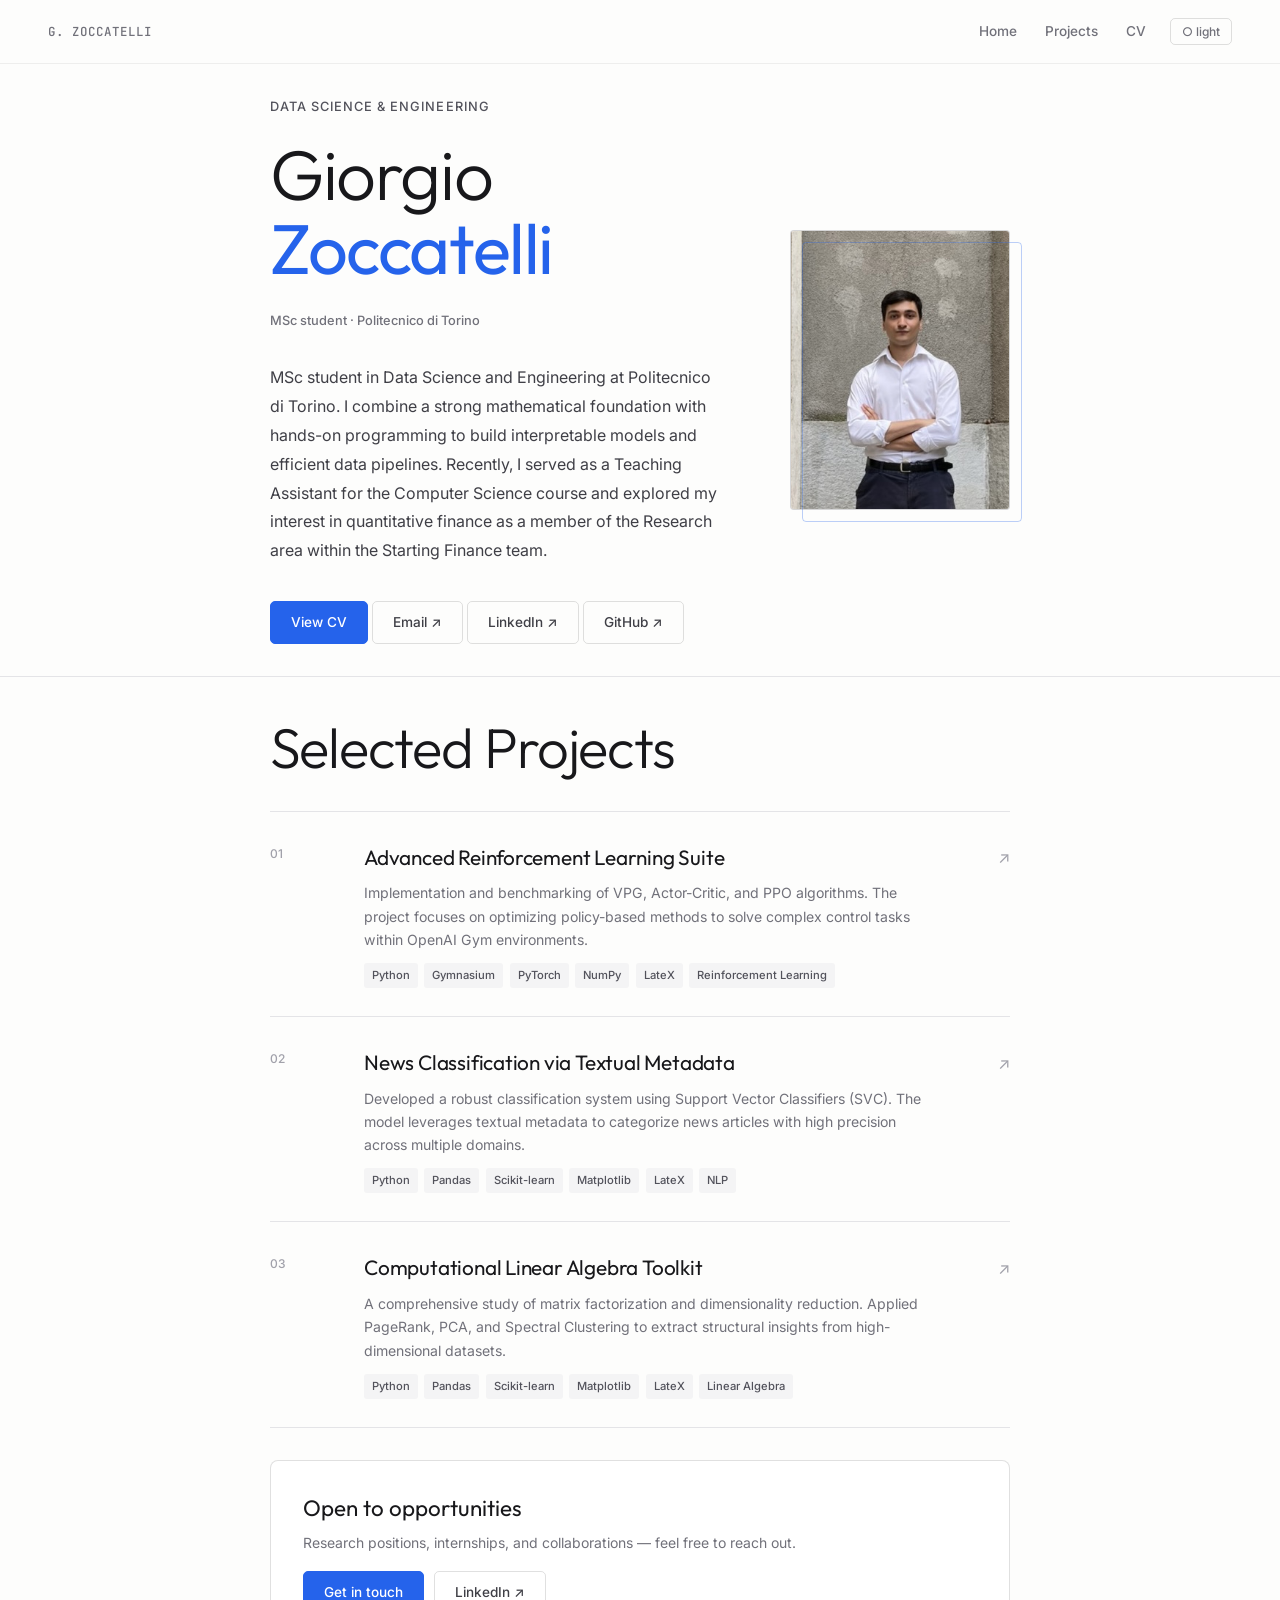
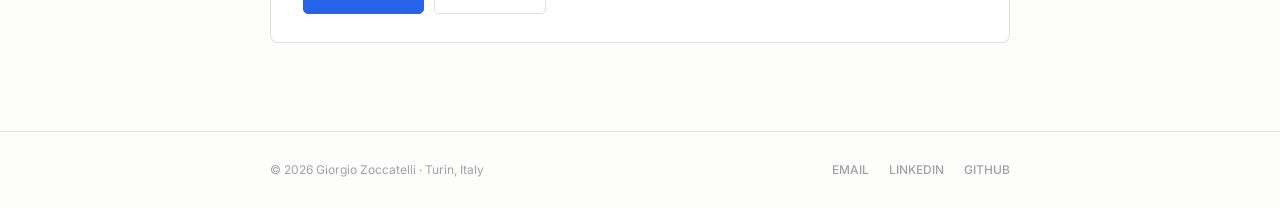
==== index.html @ 3054b28f "First commit" ====
<!DOCTYPE html>
<html lang="en" data-theme="light">
<head>
  <meta charset="UTF-8" />
  <meta name="viewport" content="width=device-width, initial-scale=1.0" />
  <title>Giorgio Zoccatelli — Data Science & Engineering</title>

  <meta name="title" content="Giorgio Zoccatelli — Data Science & Engineering" />
  <meta name="description" content="Portfolio and CV of Giorgio Zoccatelli, MSc student in Data Science and Engineering at Politecnico di Torino." />
  <meta name="author" content="Giorgio Zoccatelli" />

  <meta property="og:type" content="website" />
  <meta property="og:url" content="https://github.com/giorgiozoccatelli/" />
  <meta property="og:title" content="Giorgio Zoccatelli — Data Science & Engineering" />
  <meta property="og:description" content="Portfolio and CV of Giorgio Zoccatelli, MSc student in Data Science and Engineering at Politecnico di Torino." />
  <meta property="og:image" content="https://giorgiozoccatelli.github.io/og-image.jpg" />

  <meta property="twitter:card" content="summary_large_image" />
  <meta property="twitter:url" content="https://giorgiozoccatelli.github.io/" />
  <meta property="twitter:title" content="Giorgio Zoccatelli — Data Science & Engineering" />
  <meta property="twitter:description" content="Portfolio and CV of Giorgio Zoccatelli, MSc student in Data Science and Engineering at Politecnico di Torino." />
  <meta property="twitter:image" content="https://giorgiozoccatelli.github.io/og-image.jpg" />

  <link rel="icon" href="data:image/svg+xml,%3Csvg xmlns='http://www.w3.org/2000/svg' viewBox='0 0 100 100'%3E%3Ccircle cx='50' cy='50' r='50' fill='%23ffffff'/%3E%3Ctext x='50' y='70' font-family='system-ui, sans-serif' font-size='55' text-anchor='middle'%3E%3Ctspan fill='%2318181b' font-weight='400'%3EG%3C/tspan%3E%3Ctspan fill='%232563eb' font-weight='600'%3EZ%3C/tspan%3E%3C/text%3E%3C/svg%3E">
  
  <link rel="preconnect" href="https://fonts.googleapis.com">
  <link rel="preconnect" href="https://fonts.gstatic.com" crossorigin>
  <link href="https://fonts.googleapis.com/css2?family=Inter:wght@300;400;500;600&family=Outfit:wght@300;400;500&family=JetBrains+Mono:wght@400;500&display=swap" rel="stylesheet">
  <link rel="stylesheet" href="style.css">
</head>
<body>

<nav>
  <a href="index.html" class="nav-logo">G. Zoccatelli</a>
  <div class="nav-right">
    <a href="index.html" class="nav-link">Home</a>
    <a href="#projects" class="nav-link">Projects</a>
    <a href="cv.html" class="nav-link">CV</a>
    <button class="theme-btn" onclick="toggleTheme()" id="themeBtn">Light</button>
  </div>
</nav>

<section id="home">
  <div class="container">
    <div class="hero-grid">
      <div>
        <p class="hero-kicker">Data Science &amp; Engineering</p>
        <h1 class="hero-name">Giorgio<br><em>Zoccatelli</em></h1>
        <div class="status">
          MSc student &middot; Politecnico di Torino
        </div>
        <p class="hero-bio">
          MSc student in Data Science and Engineering at Politecnico di Torino. I combine a strong mathematical foundation with hands-on programming to build interpretable models and efficient data pipelines. Recently, I served as a Teaching Assistant for the Computer Science course and explored my interest in quantitative finance as a member of the Research area within the Starting Finance team.
        </p>
        <div class="hero-links">
          <a href="cv.html" class="btn btn-primary">View CV</a>
          <a href="mailto:giorgio.zoccatelli20@gmail.com" class="btn btn-ghost">Email &#8599;</a>
          <a href="https://linkedin.com/in/giorgiozoccatelli" target="_blank" class="btn btn-ghost">LinkedIn &#8599;</a>
          <a href="https://github.com/giorgiozoccatelli" target="_blank" class="btn btn-ghost">GitHub &#8599;</a>
        </div>
      </div>
      <div class="photo-wrap">
        <div class="photo-frame">
          <img src="photo.jpg" alt="Giorgio Zoccatelli"
               onerror="this.style.display='none';this.nextElementSibling.style.display='flex';">
          <div class="photo-placeholder" style="display:none;">
            <svg width="36" height="36" viewBox="0 0 24 24" fill="none" stroke="currentColor" stroke-width="1.5">
              <circle cx="12" cy="8" r="4"/><path d="M4 20c0-4 3.6-7 8-7s8 3 8 7"/>
            </svg>
            <span>your photo</span>
          </div>
        </div>
        <div class="photo-accent"></div>
      </div>
    </div>
  </div>
</section>

<hr class="sep">

<section id="projects">
  <div class="container">
    
    <div class="page-header" style="margin-bottom: 2rem;">
      <h2 class="page-title">Selected Projects</h2>
    </div>

    <div class="project-list">

      <a href="https://github.com/giorgiozoccatelli/RL_project0" target="_blank" class="project-item">
        <span class="project-num">01</span>
        <div>
          <h3 class="project-title">Advanced Reinforcement Learning Suite</h3>
          <p class="project-desc">Implementation and benchmarking of VPG, Actor-Critic, and PPO algorithms. The project focuses on optimizing policy-based methods to solve complex control tasks within OpenAI Gym environments.</p>
          <div class="tags">
            <span class="tag">Python</span><span class="tag">Gymnasium</span><span class="tag">PyTorch</span><span class="tag">NumPy</span><span class="tag">LateX</span><span class="tag">Reinforcement Learning</span>
          </div>
        </div>
        <span class="project-arrow">&#8599;</span>
      </a>

      <a href="https://github.com/giorgiozoccatelli/DSML-LAB/tree/main/Project" target="_blank" class="project-item">
        <span class="project-num">02</span>
        <div>
          <h3 class="project-title">News Classification via Textual Metadata</h3>
          <p class="project-desc">Developed a robust classification system using Support Vector Classifiers (SVC). The model leverages textual metadata to categorize news articles with high precision across multiple domains.</p>
          <div class="tags">
            <span class="tag">Python</span><span class="tag">Pandas</span><span class="tag">Scikit-learn</span><span class="tag">Matplotlib</span><span class="tag">LateX</span><span class="tag">NLP</span>
          </div>
        </div>
        <span class="project-arrow">&#8599;</span>
      </a>

      <a href="https://github.com/giorgiozoccatelli/ComputationalLinearAlgebra" target="_blank" class="project-item">
        <span class="project-num">03</span>
        <div>
          <h3 class="project-title">Computational Linear Algebra Toolkit</h3>
          <p class="project-desc">A comprehensive study of matrix factorization and dimensionality reduction. Applied PageRank, PCA, and Spectral Clustering to extract structural insights from high-dimensional datasets.</p>
          <div class="tags">
            <span class="tag">Python</span><span class="tag">Pandas</span><span class="tag">Scikit-learn</span><span class="tag">Matplotlib</span><span class="tag">LateX</span><span class="tag">Linear Algebra</span>
          </div>
        </div>
        <span class="project-arrow">&#8599;</span>
      </a>

    </div>

    <div class="contact-bar">
      <div class="contact-text">
        <h3>Open to opportunities</h3>
        <p>Research positions, internships, and collaborations &mdash; feel free to reach out.</p>
      </div>
      <div class="contact-links">
        <a href="mailto:giorgio.zoccatelli20@gmail.com" class="btn btn-primary">Get in touch</a>
        <a href="https://linkedin.com/in/giorgiozoccatelli" target="_blank" class="btn btn-ghost">LinkedIn &#8599;</a>
      </div>
    </div>

  </div>
</section>

<footer>
  <div class="footer-inner">
    <p>&copy; 2026 Giorgio Zoccatelli &middot; Turin, Italy</p>
    <div class="footer-links">
      <a href="mailto:giorgio.zoccatelli20@gmail.com">Email</a>
      <a href="https://linkedin.com/in/giorgiozoccatelli" target="_blank">LinkedIn</a>
      <a href="https://github.com/giorgiozoccatelli" target="_blank">GitHub</a>
    </div>
  </div>
</footer>

<script src="script.js"></script>
</body>
</html>
---- style.css ----
:root {
  --bg: #fdfdfc; --bg2: #f4f4f5; --surface: #ffffff; --surface2: #f9f9fb;
  --text: #18181b; --text-mid: #3f3f46; --text-muted: #71717a; --text-faint: #a1a1aa;
  --border: rgba(0,0,0,0.06); --border-strong: rgba(0,0,0,0.12);
  --accent: #2563eb; --accent2: #52525b;
  --tag-bg: #f4f4f5; --tag-text: #52525b;
  --nav-bg: rgba(253,253,252,0.92); --line: #e4e4e7;
}

[data-theme="dark"] {
  --bg: #18181b; --bg2: #27272a; --surface: #202024; --surface2: #27272a;
  --text: #f4f4f5; --text-mid: #a1a1aa; --text-muted: #71717a; --text-faint: #52525b;
  --border: rgba(255,255,255,0.08); --border-strong: rgba(255,255,255,0.12);
  --accent: #60a5fa; --accent2: #a1a1aa;
  --tag-bg: #27272a; --tag-text: #a1a1aa;
  --nav-bg: rgba(24,24,27,0.92); --line: #3f3f46;
}

*,*::before,*::after{box-sizing:border-box;margin:0;padding:0;}
html{scroll-behavior:smooth;}
body{font-family:'Inter',system-ui,sans-serif;background:var(--bg);color:var(--text);line-height:1.7;transition:background .35s,color .35s;-webkit-font-smoothing:antialiased;}

nav{position:sticky;top:0;z-index:100;display:flex;align-items:center;justify-content:space-between;padding:0 3rem;height:64px;background:var(--nav-bg);backdrop-filter:blur(16px);border-bottom:1px solid var(--border);transition:background .35s;}
.nav-logo{font-family:'JetBrains Mono',monospace;font-size:.78rem;font-weight:500;letter-spacing:.08em;color:var(--text-muted);text-decoration:none;text-transform:uppercase;transition: color .2s;}
.nav-logo:hover{color: var(--accent);}

.nav-right{display:flex;align-items:center;gap:.25rem;}
.nav-link{font-size:.85rem;font-weight:500;color:var(--text-muted);text-decoration:none;padding:6px 12px;border-radius:5px;transition:color .2s,background .2s;}
.nav-link:hover{color:var(--accent);background:var(--surface2);}

.theme-btn{margin-left:.5rem;background:none;border:1px solid var(--border-strong);border-radius:5px;padding:5px 11px;cursor:pointer;font-family:'Inter',sans-serif;font-size:.75rem;font-weight:500;color:var(--text-muted);transition:all .2s;}
.theme-btn:hover{color:var(--accent);border-color:var(--accent);}

.container{max-width:820px;margin:0 auto;padding:0 2.5rem;position:relative;z-index:1;}
section{padding:5.5rem 0;}
hr.sep{border:none;border-top:1px solid var(--line);margin:0;}

.eyebrow, .cv-block-title {font-family:'Inter',sans-serif;font-size:.75rem;font-weight:500;letter-spacing:.1em;text-transform:uppercase;color:var(--text-faint);display:flex;align-items:center;gap:.75rem;}
.eyebrow {margin-bottom:3rem;}
.eyebrow::after{content:'';flex:1;height:1px;background:var(--line);}
.cv-block-title {padding-bottom:.6rem;border-bottom:1px solid var(--line);margin-bottom:1.25rem;}

.sidebar-label {
  font-family: 'Inter', sans-serif;
  font-size: .75rem;
  font-weight: 500;
  letter-spacing: .1em;
  text-transform: uppercase;
  color: var(--text-faint);
  padding-bottom: .5rem;
  border-bottom: 1px solid var(--line);
  margin-bottom: 1rem;
  display: block;
}
.sidebar-item {margin-bottom: 2rem;}

.page-title {font-family:'Outfit',sans-serif;font-size:clamp(2.5rem,5vw,3.5rem);font-weight:300;color:var(--text);letter-spacing:-.02em;line-height:1.1; margin: 0;}
.page-header {display:flex; justify-content:space-between; align-items:flex-end; flex-wrap:wrap; gap:1.5rem; margin-bottom:3.5rem;}

#home{padding:0; min-height:calc(65vh - 64px); display:flex; align-items:center;}
#projects{padding-top: 2.5rem; scroll-margin-top: 64px;}
#cv{padding-top: 3.5rem;}

.hero-grid{display:grid;grid-template-columns:1fr 220px;gap:4rem;align-items:center;padding:2rem 0;}
.hero-kicker{font-family:'Inter',sans-serif;font-size:.8rem;font-weight:500;letter-spacing:.08em;text-transform:uppercase;color:var(--accent2);margin-bottom:1.25rem;}
.hero-name{font-family:'Outfit',sans-serif;font-size:clamp(3rem,5.5vw,4.8rem);font-weight:300;line-height:1.05;color:var(--text);margin-bottom:1.25rem;letter-spacing:-.02em;}
.hero-name em{font-style:normal;color:var(--accent);font-weight:400;}
.hero-bio{font-size:1rem;color:var(--text-mid);line-height:1.8;max-width:500px;margin-bottom:2.25rem;}

.btn{display:inline-flex;align-items:center;gap:6px;padding:9px 20px;border-radius:5px;font-size:.85rem;font-weight:500;text-decoration:none;transition:all .2s;border:1px solid transparent;}
.btn-primary{background:var(--accent);color:#fff;border-color:var(--accent);}
[data-theme="dark"] .btn-primary{color:#0f0e0c;}
.btn-primary:hover{opacity:.87; transform: translateY(-1px);}
.btn-ghost{background:none;color:var(--text-mid);border-color:var(--border-strong);}
.btn-ghost:hover{color:var(--accent);border-color:var(--accent);background:var(--surface2);}

.status{display:inline-flex;align-items:center;gap:7px;font-family:'Inter',sans-serif;font-size:.8rem;font-weight:500;color:var(--text-muted);margin-bottom:2rem;}

.photo-wrap{position:relative;}
.photo-frame{width:220px;height:280px;border-radius:4px;overflow:hidden;background:var(--bg2);border:1px solid var(--border-strong); transition: border-color .3s;}
.photo-wrap:hover .photo-frame {border-color: var(--accent);}
.photo-frame img{width:100%;height:100%;object-fit:cover;display:block;filter:grayscale(15%);transition:filter .3s;}
.photo-frame img:hover{filter:grayscale(0%);}
.photo-accent{position:absolute;top:12px;right:-12px;width:100%;height:100%;border:1px solid var(--accent);border-radius:4px;pointer-events:none;opacity:.3;}

.project-list{display:flex;flex-direction:column;}
.project-item{display:grid;grid-template-columns:70px 1fr auto;gap:1.5rem;align-items:start;padding:1.75rem 0;border-bottom:1px solid var(--line);text-decoration:none;color:inherit;position:relative;}
.project-item:first-child{border-top:1px solid var(--line);}
.project-item::before{content:'';position:absolute;inset:0;margin:0 -1.5rem;border-radius:8px;background:var(--surface2);border:1px solid transparent;opacity:0;transition:all .2s;}

.project-item:hover::before{opacity:1; border-color: rgba(37, 99, 235, 0.15);}
[data-theme="dark"] .project-item:hover::before {border-color: rgba(96, 165, 250, 0.2);}

.project-item > *{position:relative;z-index:1;}
.project-num{font-family:'Inter',sans-serif;font-size:.75rem;font-weight:500;color:var(--text-faint);padding-top:.25rem;}

.project-title{font-family:'Outfit',sans-serif;font-size:1.3rem;font-weight:400;color:var(--text);margin-bottom:.4rem;letter-spacing:-.01em; transition: color .2s;}
.project-item:hover .project-title {color: var(--accent);}

.project-desc{font-size:.88rem;color:var(--text-muted);line-height:1.65;margin-bottom:.75rem;max-width:560px;}
.tags{display:flex;gap:.4rem;flex-wrap:wrap;}
.tag{font-family:'Inter',sans-serif;font-size:.7rem;font-weight:500;padding:3px 8px;border-radius:3px;background:var(--tag-bg);color:var(--tag-text);transition: background .2s;}
.project-item:hover .tag {background: var(--bg);}
.project-arrow{font-size:1rem;color:var(--text-faint);padding-top:.3rem;transition:color .2s,transform .2s;}
.project-item:hover .project-arrow{color:var(--accent);transform:translate(2px,-2px);}

.cv-cols{display:grid;grid-template-columns:200px 1fr;gap:0 4rem;}
.cv-block{margin-bottom:3rem;}
.cv-entry{margin-bottom:1.5rem;}
.cv-entry-header{display:flex;justify-content:space-between;align-items:baseline;gap:.75rem;margin-bottom:.2rem;}
.cv-role{font-size:.95rem;font-weight:500;color:var(--text);}
.cv-date{font-family:'Inter',sans-serif;font-size:.75rem;color:var(--text-faint);white-space:nowrap;flex-shrink:0;}
.cv-org{font-size:.82rem;color:var(--accent);margin-bottom:.35rem;}
.cv-detail{font-size:.85rem;color:var(--text-muted);line-height:1.65;}

.skill-pill{display:inline-block;font-size:.85rem;color:var(--text-mid);margin:0 .35rem .4rem 0;}
.skill-pill::after{content:' ·';color:var(--accent); font-weight: bold;}
.skill-pill:last-child::after{display:none;}
.lang-item{display:flex;justify-content:space-between;font-size:.85rem;padding:5px 0;color:var(--text-mid);border-bottom:1px solid var(--border);}
.lang-level{color:var(--text-faint);font-size:.8rem;}

.contact-bar{background:var(--surface);border:1px solid var(--border-strong);border-radius:8px;padding:1.75rem 2rem;display:flex;align-items:center;justify-content:space-between;flex-wrap:wrap;gap:1rem;margin-top:2rem; transition: border-color .3s;}
.contact-bar:hover {border-color: var(--accent);}
.contact-text h3{font-family:'Outfit',sans-serif;font-size:1.4rem;font-weight:400;margin-bottom:.25rem;}
.contact-text p{font-size:.875rem;color:var(--text-muted);}
.contact-links{display:flex;gap:.6rem;flex-wrap:wrap;}

footer{border-top:1px solid var(--line);padding:1.75rem 0;}
.footer-inner{max-width:820px;margin:0 auto;padding:0 2.5rem;display:flex;justify-content:space-between;align-items:center;flex-wrap:wrap;gap:.75rem;}
footer p{font-family:'Inter',sans-serif;font-size:.75rem;color:var(--text-faint);}
.footer-links{display:flex;gap:1.25rem;}
.footer-links a{font-family:'Inter',sans-serif;font-size:.75rem;font-weight:500;color:var(--text-faint);text-decoration:none;text-transform:uppercase;transition:color .2s;}
.footer-links a:hover{color:var(--accent);}

@media(max-width:680px){
  nav{padding:0 1.25rem;} .container{padding:0 1.25rem;}
  #home{min-height: auto;} /* Su mobile lo scorrimento è naturale */
  .hero-grid{grid-template-columns:1fr;gap:2.5rem;padding:3.5rem 0;}
  .photo-frame{width:140px;height:180px;} .photo-accent{display:none;}
  .cv-cols{grid-template-columns:1fr;gap:0;}
  .project-item{grid-template-columns:50px 1fr auto;gap:1rem;}
  .page-header {align-items:flex-start; flex-direction:column; gap:1rem;}
}
@keyframes fadeUp{from{opacity:0;transform:translateY(14px);}to{opacity:1;transform:translateY(0);}}
.hero-kicker{animation:fadeUp .5s ease both;}
.hero-name{animation:fadeUp .5s .1s ease both;}
.status{animation:fadeUp .5s .15s ease both;}
.hero-bio{animation:fadeUp .5s .2s ease both;}
.hero-links{animation:fadeUp .5s .28s ease both;}
.photo-wrap{animation:fadeUp .6s .15s ease both;}
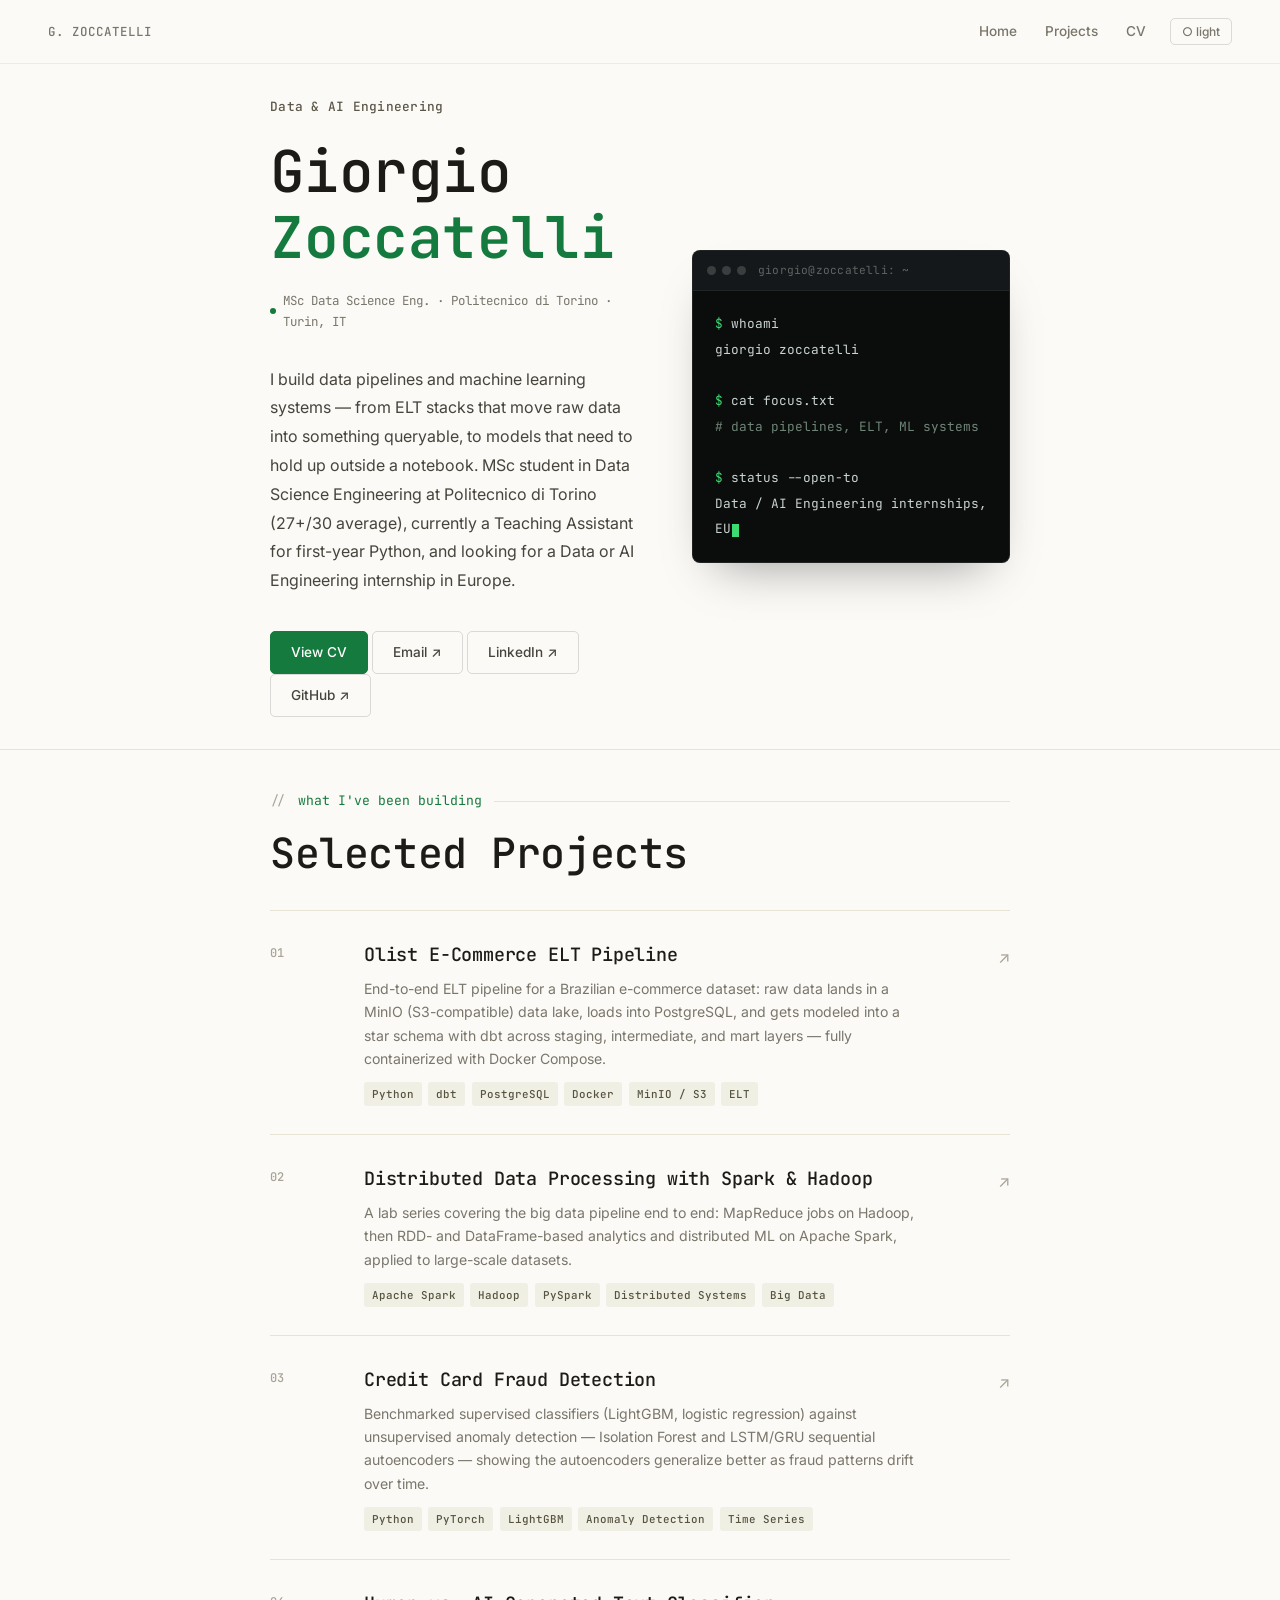
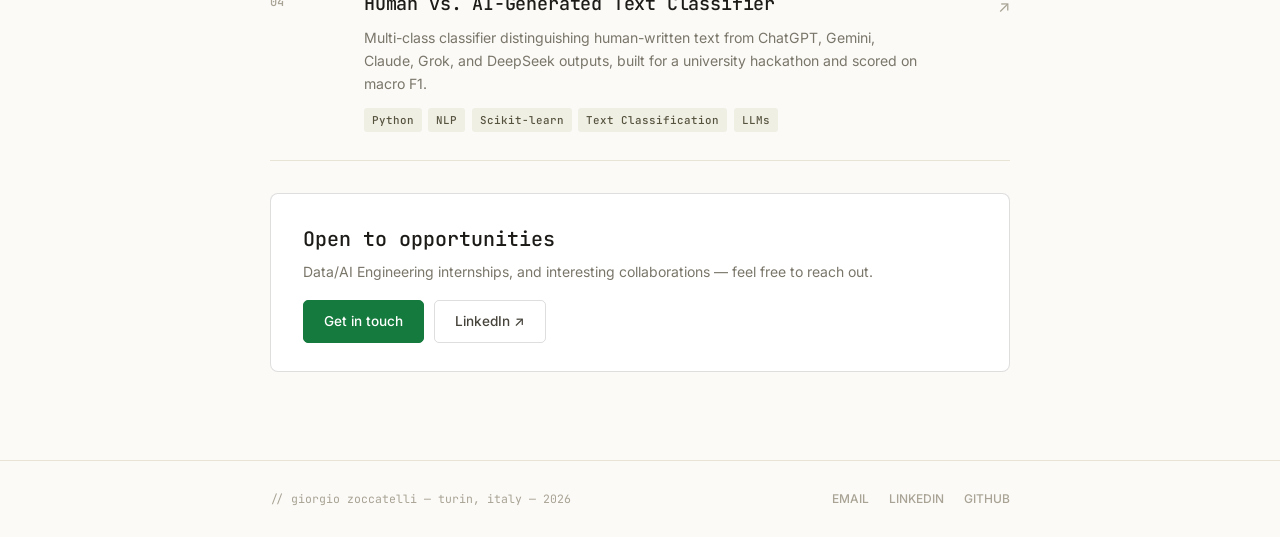
==== commit 3d4b9340: "changes" ====
--- a/index.html
+++ b/index.html
@@ -3,29 +3,29 @@
 <head>
   <meta charset="UTF-8" />
   <meta name="viewport" content="width=device-width, initial-scale=1.0" />
-  <title>Giorgio Zoccatelli — Data Science & Engineering</title>
+  <title>Giorgio Zoccatelli</title>
 
-  <meta name="title" content="Giorgio Zoccatelli — Data Science & Engineering" />
-  <meta name="description" content="Portfolio and CV of Giorgio Zoccatelli, MSc student in Data Science and Engineering at Politecnico di Torino." />
+  <meta name="title" content="Giorgio Zoccatelli" />
+  <meta name="description" content="Portfolio of Giorgio Zoccatelli, Data/AI Engineering MSc student at Politecnico di Torino, building ELT pipelines and ML systems." />
   <meta name="author" content="Giorgio Zoccatelli" />
 
   <meta property="og:type" content="website" />
   <meta property="og:url" content="https://github.com/giorgiozoccatelli/" />
-  <meta property="og:title" content="Giorgio Zoccatelli — Data Science & Engineering" />
-  <meta property="og:description" content="Portfolio and CV of Giorgio Zoccatelli, MSc student in Data Science and Engineering at Politecnico di Torino." />
+  <meta property="og:title" content="Giorgio Zoccatelli" />
+  <meta property="og:description" content="Portfolio of Giorgio Zoccatelli, Data/AI Engineering MSc student at Politecnico di Torino, building ELT pipelines and ML systems." />
   <meta property="og:image" content="https://giorgiozoccatelli.github.io/og-image.jpg" />
 
   <meta property="twitter:card" content="summary_large_image" />
   <meta property="twitter:url" content="https://giorgiozoccatelli.github.io/" />
-  <meta property="twitter:title" content="Giorgio Zoccatelli — Data Science & Engineering" />
-  <meta property="twitter:description" content="Portfolio and CV of Giorgio Zoccatelli, MSc student in Data Science and Engineering at Politecnico di Torino." />
+  <meta property="twitter:title" content="Giorgio Zoccatelli" />
+  <meta property="twitter:description" content="Portfolio of Giorgio Zoccatelli, Data/AI Engineering MSc student at Politecnico di Torino, building ELT pipelines and ML systems." />
   <meta property="twitter:image" content="https://giorgiozoccatelli.github.io/og-image.jpg" />
 
   <link rel="icon" href="data:image/svg+xml,%3Csvg xmlns='http://www.w3.org/2000/svg' viewBox='0 0 100 100'%3E%3Ccircle cx='50' cy='50' r='50' fill='%23ffffff'/%3E%3Ctext x='50' y='70' font-family='system-ui, sans-serif' font-size='55' text-anchor='middle'%3E%3Ctspan fill='%2318181b' font-weight='400'%3EG%3C/tspan%3E%3Ctspan fill='%232563eb' font-weight='600'%3EZ%3C/tspan%3E%3C/text%3E%3C/svg%3E">
   
   <link rel="preconnect" href="https://fonts.googleapis.com">
   <link rel="preconnect" href="https://fonts.gstatic.com" crossorigin>
-  <link href="https://fonts.googleapis.com/css2?family=Inter:wght@300;400;500;600&family=Outfit:wght@300;400;500&family=JetBrains+Mono:wght@400;500&display=swap" rel="stylesheet">
+  <link href="https://fonts.googleapis.com/css2?family=Inter:wght@300;400;500;600&family=JetBrains+Mono:wght@400;500;600;700&display=swap" rel="stylesheet">
   <link rel="stylesheet" href="style.css">
 </head>
 <body>
@@ -44,13 +44,13 @@
   <div class="container">
     <div class="hero-grid">
       <div>
-        <p class="hero-kicker">Data Science &amp; Engineering</p>
+        <p class="hero-kicker">Data &amp; AI Engineering</p>
         <h1 class="hero-name">Giorgio<br><em>Zoccatelli</em></h1>
         <div class="status">
-          MSc student &middot; Politecnico di Torino
+          MSc Data Science Eng. &middot; Politecnico di Torino &middot; Turin, IT
         </div>
         <p class="hero-bio">
-          MSc student in Data Science and Engineering at Politecnico di Torino. I combine a strong mathematical foundation with hands-on programming to build interpretable models and efficient data pipelines. Recently, I served as a Teaching Assistant for the Computer Science course and explored my interest in quantitative finance as a member of the Research area within the Starting Finance team.
+          I build data pipelines and machine learning systems &mdash; from ELT stacks that move raw data into something queryable, to models that need to hold up outside a notebook. MSc student in Data Science Engineering at Politecnico di Torino (27+/30 average), currently a Teaching Assistant for first-year Python, and looking for a Data or AI Engineering internship in Europe.
         </p>
         <div class="hero-links">
           <a href="cv.html" class="btn btn-primary">View CV</a>
@@ -59,18 +59,21 @@
           <a href="https://github.com/giorgiozoccatelli" target="_blank" class="btn btn-ghost">GitHub &#8599;</a>
         </div>
       </div>
-      <div class="photo-wrap">
-        <div class="photo-frame">
-          <img src="photo.jpg" alt="Giorgio Zoccatelli"
-               onerror="this.style.display='none';this.nextElementSibling.style.display='flex';">
-          <div class="photo-placeholder" style="display:none;">
-            <svg width="36" height="36" viewBox="0 0 24 24" fill="none" stroke="currentColor" stroke-width="1.5">
-              <circle cx="12" cy="8" r="4"/><path d="M4 20c0-4 3.6-7 8-7s8 3 8 7"/>
-            </svg>
-            <span>your photo</span>
-          </div>
+      <div class="terminal">
+        <div class="terminal-bar">
+          <span class="terminal-dot"></span><span class="terminal-dot"></span><span class="terminal-dot"></span>
+          <span class="terminal-title">giorgio@zoccatelli: ~</span>
         </div>
-        <div class="photo-accent"></div>
+        <div class="terminal-body">
+          <span class="terminal-line"><span class="terminal-prompt">$</span> whoami</span>
+          <span class="terminal-line">giorgio zoccatelli</span>
+          <span class="terminal-line">&nbsp;</span>
+          <span class="terminal-line"><span class="terminal-prompt">$</span> cat focus.txt</span>
+          <span class="terminal-line"><span class="terminal-comment"># data pipelines, ELT, ML systems</span></span>
+          <span class="terminal-line">&nbsp;</span>
+          <span class="terminal-line"><span class="terminal-prompt">$</span> status --open-to</span>
+          <span class="terminal-line">Data / AI Engineering internships, EU<span class="cursor"></span></span>
+        </div>
       </div>
     </div>
   </div>
@@ -81,43 +84,56 @@
 <section id="projects">
   <div class="container">
     
+    <p class="eyebrow">what I've been building</p>
     <div class="page-header" style="margin-bottom: 2rem;">
       <h2 class="page-title">Selected Projects</h2>
     </div>
 
     <div class="project-list">
 
-      <a href="https://github.com/giorgiozoccatelli/RL_project0" target="_blank" class="project-item">
+      <a href="https://github.com/giorgiozoccatelli/olist-elt-stack" target="_blank" class="project-item">
         <span class="project-num">01</span>
         <div>
-          <h3 class="project-title">Advanced Reinforcement Learning Suite</h3>
-          <p class="project-desc">Implementation and benchmarking of VPG, Actor-Critic, and PPO algorithms. The project focuses on optimizing policy-based methods to solve complex control tasks within OpenAI Gym environments.</p>
+          <h3 class="project-title">Olist E-Commerce ELT Pipeline</h3>
+          <p class="project-desc">End-to-end ELT pipeline for a Brazilian e-commerce dataset: raw data lands in a MinIO (S3-compatible) data lake, loads into PostgreSQL, and gets modeled into a star schema with dbt across staging, intermediate, and mart layers &mdash; fully containerized with Docker Compose.</p>
           <div class="tags">
-            <span class="tag">Python</span><span class="tag">Gymnasium</span><span class="tag">PyTorch</span><span class="tag">NumPy</span><span class="tag">LateX</span><span class="tag">Reinforcement Learning</span>
+            <span class="tag">Python</span><span class="tag">dbt</span><span class="tag">PostgreSQL</span><span class="tag">Docker</span><span class="tag">MinIO / S3</span><span class="tag">ELT</span>
           </div>
         </div>
         <span class="project-arrow">&#8599;</span>
       </a>
 
-      <a href="https://github.com/giorgiozoccatelli/DSML-LAB/tree/main/Project" target="_blank" class="project-item">
+      <a href="https://github.com/giorgiozoccatelli/Distributed-Architectures" target="_blank" class="project-item">
         <span class="project-num">02</span>
         <div>
-          <h3 class="project-title">News Classification via Textual Metadata</h3>
-          <p class="project-desc">Developed a robust classification system using Support Vector Classifiers (SVC). The model leverages textual metadata to categorize news articles with high precision across multiple domains.</p>
+          <h3 class="project-title">Distributed Data Processing with Spark &amp; Hadoop</h3>
+          <p class="project-desc">A lab series covering the big data pipeline end to end: MapReduce jobs on Hadoop, then RDD- and DataFrame-based analytics and distributed ML on Apache Spark, applied to large-scale datasets.</p>
           <div class="tags">
-            <span class="tag">Python</span><span class="tag">Pandas</span><span class="tag">Scikit-learn</span><span class="tag">Matplotlib</span><span class="tag">LateX</span><span class="tag">NLP</span>
+            <span class="tag">Apache Spark</span><span class="tag">Hadoop</span><span class="tag">PySpark</span><span class="tag">Distributed Systems</span><span class="tag">Big Data</span>
           </div>
         </div>
         <span class="project-arrow">&#8599;</span>
       </a>
 
-      <a href="https://github.com/giorgiozoccatelli/ComputationalLinearAlgebra" target="_blank" class="project-item">
+      <a href="https://github.com/giorgiozoccatelli/Fraud-Detection" target="_blank" class="project-item">
         <span class="project-num">03</span>
         <div>
-          <h3 class="project-title">Computational Linear Algebra Toolkit</h3>
-          <p class="project-desc">A comprehensive study of matrix factorization and dimensionality reduction. Applied PageRank, PCA, and Spectral Clustering to extract structural insights from high-dimensional datasets.</p>
+          <h3 class="project-title">Credit Card Fraud Detection</h3>
+          <p class="project-desc">Benchmarked supervised classifiers (LightGBM, logistic regression) against unsupervised anomaly detection &mdash; Isolation Forest and LSTM/GRU sequential autoencoders &mdash; showing the autoencoders generalize better as fraud patterns drift over time.</p>
           <div class="tags">
-            <span class="tag">Python</span><span class="tag">Pandas</span><span class="tag">Scikit-learn</span><span class="tag">Matplotlib</span><span class="tag">LateX</span><span class="tag">Linear Algebra</span>
+            <span class="tag">Python</span><span class="tag">PyTorch</span><span class="tag">LightGBM</span><span class="tag">Anomaly Detection</span><span class="tag">Time Series</span>
+          </div>
+        </div>
+        <span class="project-arrow">&#8599;</span>
+      </a>
+
+      <a href="https://github.com/giorgiozoccatelli/MALTO-Hackathon" target="_blank" class="project-item">
+        <span class="project-num">04</span>
+        <div>
+          <h3 class="project-title">Human vs. AI-Generated Text Classifier</h3>
+          <p class="project-desc">Multi-class classifier distinguishing human-written text from ChatGPT, Gemini, Claude, Grok, and DeepSeek outputs, built for a university hackathon and scored on macro F1.</p>
+          <div class="tags">
+            <span class="tag">Python</span><span class="tag">NLP</span><span class="tag">Scikit-learn</span><span class="tag">Text Classification</span><span class="tag">LLMs</span>
           </div>
         </div>
         <span class="project-arrow">&#8599;</span>
@@ -128,7 +144,7 @@
     <div class="contact-bar">
       <div class="contact-text">
         <h3>Open to opportunities</h3>
-        <p>Research positions, internships, and collaborations &mdash; feel free to reach out.</p>
+        <p>Data/AI Engineering internships, and interesting collaborations &mdash; feel free to reach out.</p>
       </div>
       <div class="contact-links">
         <a href="mailto:giorgio.zoccatelli20@gmail.com" class="btn btn-primary">Get in touch</a>
@@ -141,7 +157,7 @@
 
 <footer>
   <div class="footer-inner">
-    <p>&copy; 2026 Giorgio Zoccatelli &middot; Turin, Italy</p>
+    <p>// giorgio zoccatelli &mdash; turin, italy &mdash; 2026</p>
     <div class="footer-links">
       <a href="mailto:giorgio.zoccatelli20@gmail.com">Email</a>
       <a href="https://linkedin.com/in/giorgiozoccatelli" target="_blank">LinkedIn</a>
--- a/style.css
+++ b/style.css
@@ -1,19 +1,19 @@
 :root {
-  --bg: #fdfdfc; --bg2: #f4f4f5; --surface: #ffffff; --surface2: #f9f9fb;
-  --text: #18181b; --text-mid: #3f3f46; --text-muted: #71717a; --text-faint: #a1a1aa;
-  --border: rgba(0,0,0,0.06); --border-strong: rgba(0,0,0,0.12);
-  --accent: #2563eb; --accent2: #52525b;
-  --tag-bg: #f4f4f5; --tag-text: #52525b;
-  --nav-bg: rgba(253,253,252,0.92); --line: #e4e4e7;
+  --bg: #fbfaf7; --bg2: #f2f0e8; --surface: #ffffff; --surface2: #f5f3ec;
+  --text: #1c1b18; --text-mid: #47443c; --text-muted: #7a766a; --text-faint: #a8a394;
+  --border: rgba(28,27,24,0.07); --border-strong: rgba(28,27,24,0.14);
+  --accent: #157a3d; --accent2: #5b5748;
+  --tag-bg: #f0efe4; --tag-text: #56533f;
+  --nav-bg: rgba(251,250,247,0.92); --line: #e7e3d5;
 }
 
 [data-theme="dark"] {
-  --bg: #18181b; --bg2: #27272a; --surface: #202024; --surface2: #27272a;
-  --text: #f4f4f5; --text-mid: #a1a1aa; --text-muted: #71717a; --text-faint: #52525b;
-  --border: rgba(255,255,255,0.08); --border-strong: rgba(255,255,255,0.12);
-  --accent: #60a5fa; --accent2: #a1a1aa;
-  --tag-bg: #27272a; --tag-text: #a1a1aa;
-  --nav-bg: rgba(24,24,27,0.92); --line: #3f3f46;
+  --bg: #0b0d0c; --bg2: #14171a; --surface: #101312; --surface2: #14181a;
+  --text: #e6f1e8; --text-mid: #9db3a4; --text-muted: #718a7b; --text-faint: #48564d;
+  --border: rgba(255,255,255,0.07); --border-strong: rgba(255,255,255,0.13);
+  --accent: #3ddc73; --accent2: #8aa89a;
+  --tag-bg: #142019; --tag-text: #8fd6a8;
+  --nav-bg: rgba(11,13,12,0.92); --line: #202523;
 }
 
 *,*::before,*::after{box-sizing:border-box;margin:0;padding:0;}
@@ -35,10 +35,11 @@
 section{padding:5.5rem 0;}
 hr.sep{border:none;border-top:1px solid var(--line);margin:0;}
 
-.eyebrow, .cv-block-title {font-family:'Inter',sans-serif;font-size:.75rem;font-weight:500;letter-spacing:.1em;text-transform:uppercase;color:var(--text-faint);display:flex;align-items:center;gap:.75rem;}
-.eyebrow {margin-bottom:3rem;}
+.cv-block-title {font-family:'Inter',sans-serif;font-size:.75rem;font-weight:500;letter-spacing:.1em;text-transform:uppercase;color:var(--text-faint);display:flex;align-items:center;gap:.75rem;padding-bottom:.6rem;border-bottom:1px solid var(--line);margin-bottom:1.25rem;}
+
+.eyebrow {font-family:'JetBrains Mono',monospace;font-size:.82rem;font-weight:400;color:var(--accent);display:flex;align-items:center;gap:.75rem;margin-bottom:1rem;}
+.eyebrow::before{content:'// ';color:var(--text-faint);}
 .eyebrow::after{content:'';flex:1;height:1px;background:var(--line);}
-.cv-block-title {padding-bottom:.6rem;border-bottom:1px solid var(--line);margin-bottom:1.25rem;}
 
 .sidebar-label {
   font-family: 'Inter', sans-serif;
@@ -54,52 +55,57 @@
 }
 .sidebar-item {margin-bottom: 2rem;}
 
-.page-title {font-family:'Outfit',sans-serif;font-size:clamp(2.5rem,5vw,3.5rem);font-weight:300;color:var(--text);letter-spacing:-.02em;line-height:1.1; margin: 0;}
-.page-header {display:flex; justify-content:space-between; align-items:flex-end; flex-wrap:wrap; gap:1.5rem; margin-bottom:3.5rem;}
+.page-title {font-family:'JetBrains Mono',monospace;font-size:clamp(1.9rem,4vw,2.6rem);font-weight:500;color:var(--text);letter-spacing:-.01em;line-height:1.2; margin: 0;}
+.page-header {display:flex; justify-content:space-between; align-items:flex-end; flex-wrap:wrap; gap:1.5rem; margin-bottom:1.5rem;}
 
 #home{padding:0; min-height:calc(65vh - 64px); display:flex; align-items:center;}
 #projects{padding-top: 2.5rem; scroll-margin-top: 64px;}
 #cv{padding-top: 3.5rem;}
 
-.hero-grid{display:grid;grid-template-columns:1fr 220px;gap:4rem;align-items:center;padding:2rem 0;}
-.hero-kicker{font-family:'Inter',sans-serif;font-size:.8rem;font-weight:500;letter-spacing:.08em;text-transform:uppercase;color:var(--accent2);margin-bottom:1.25rem;}
-.hero-name{font-family:'Outfit',sans-serif;font-size:clamp(3rem,5.5vw,4.8rem);font-weight:300;line-height:1.05;color:var(--text);margin-bottom:1.25rem;letter-spacing:-.02em;}
-.hero-name em{font-style:normal;color:var(--accent);font-weight:400;}
-.hero-bio{font-size:1rem;color:var(--text-mid);line-height:1.8;max-width:500px;margin-bottom:2.25rem;}
+.hero-grid{display:grid;grid-template-columns:1.15fr 1fr;gap:3.5rem;align-items:center;padding:2rem 0;}
+.hero-kicker{font-family:'JetBrains Mono',monospace;font-size:.8rem;font-weight:500;letter-spacing:.02em;color:var(--accent2);margin-bottom:1.25rem;}
+.hero-name{font-family:'JetBrains Mono',monospace;font-size:clamp(2.3rem,4.6vw,3.6rem);font-weight:500;line-height:1.15;color:var(--text);margin-bottom:1.25rem;letter-spacing:-.01em;}
+.hero-name em{font-style:normal;color:var(--accent);font-weight:600;}
+.hero-bio{font-size:1rem;color:var(--text-mid);line-height:1.8;max-width:520px;margin-bottom:2.25rem;}
 
 .btn{display:inline-flex;align-items:center;gap:6px;padding:9px 20px;border-radius:5px;font-size:.85rem;font-weight:500;text-decoration:none;transition:all .2s;border:1px solid transparent;}
 .btn-primary{background:var(--accent);color:#fff;border-color:var(--accent);}
-[data-theme="dark"] .btn-primary{color:#0f0e0c;}
+[data-theme="dark"] .btn-primary{color:#06150c;}
 .btn-primary:hover{opacity:.87; transform: translateY(-1px);}
 .btn-ghost{background:none;color:var(--text-mid);border-color:var(--border-strong);}
 .btn-ghost:hover{color:var(--accent);border-color:var(--accent);background:var(--surface2);}
 
-.status{display:inline-flex;align-items:center;gap:7px;font-family:'Inter',sans-serif;font-size:.8rem;font-weight:500;color:var(--text-muted);margin-bottom:2rem;}
+.status{display:inline-flex;align-items:center;gap:7px;font-family:'JetBrains Mono',monospace;font-size:.78rem;font-weight:400;color:var(--text-muted);margin-bottom:2rem;}
+.status::before{content:'';width:6px;height:6px;border-radius:50%;background:var(--accent);flex-shrink:0;}
 
-.photo-wrap{position:relative;}
-.photo-frame{width:220px;height:280px;border-radius:4px;overflow:hidden;background:var(--bg2);border:1px solid var(--border-strong); transition: border-color .3s;}
-.photo-wrap:hover .photo-frame {border-color: var(--accent);}
-.photo-frame img{width:100%;height:100%;object-fit:cover;display:block;filter:grayscale(15%);transition:filter .3s;}
-.photo-frame img:hover{filter:grayscale(0%);}
-.photo-accent{position:absolute;top:12px;right:-12px;width:100%;height:100%;border:1px solid var(--accent);border-radius:4px;pointer-events:none;opacity:.3;}
+.terminal{background:#0b0d0c;border-radius:8px;border:1px solid rgba(255,255,255,0.09);overflow:hidden;font-family:'JetBrains Mono',monospace;box-shadow:0 24px 48px -24px rgba(0,0,0,0.4);}
+.terminal-bar{display:flex;align-items:center;gap:6px;padding:10px 14px;background:#15181a;border-bottom:1px solid rgba(255,255,255,0.06);}
+.terminal-dot{width:9px;height:9px;border-radius:50%;background:rgba(255,255,255,0.16);}
+.terminal-title{margin-left:6px;font-size:.7rem;color:rgba(255,255,255,0.32);letter-spacing:.02em;}
+.terminal-body{padding:20px 22px;font-size:.8rem;line-height:2;color:#c9d3cf;}
+.terminal-line{white-space:pre-wrap;display:block;}
+.terminal-prompt{color:#3ddc73;}
+.terminal-comment{color:#6f8577;}
+.cursor{display:inline-block;width:7px;height:1em;background:#3ddc73;vertical-align:text-bottom;margin-left:1px;animation:blink 1s steps(1) infinite;}
+@keyframes blink{50%{opacity:0;}}
 
 .project-list{display:flex;flex-direction:column;}
 .project-item{display:grid;grid-template-columns:70px 1fr auto;gap:1.5rem;align-items:start;padding:1.75rem 0;border-bottom:1px solid var(--line);text-decoration:none;color:inherit;position:relative;}
 .project-item:first-child{border-top:1px solid var(--line);}
 .project-item::before{content:'';position:absolute;inset:0;margin:0 -1.5rem;border-radius:8px;background:var(--surface2);border:1px solid transparent;opacity:0;transition:all .2s;}
 
-.project-item:hover::before{opacity:1; border-color: rgba(37, 99, 235, 0.15);}
-[data-theme="dark"] .project-item:hover::before {border-color: rgba(96, 165, 250, 0.2);}
+.project-item:hover::before{opacity:1; border-color: rgba(21, 122, 61, 0.18);}
+[data-theme="dark"] .project-item:hover::before {border-color: rgba(61, 220, 115, 0.22);}
 
 .project-item > *{position:relative;z-index:1;}
-.project-num{font-family:'Inter',sans-serif;font-size:.75rem;font-weight:500;color:var(--text-faint);padding-top:.25rem;}
+.project-num{font-family:'JetBrains Mono',monospace;font-size:.75rem;font-weight:500;color:var(--text-faint);padding-top:.25rem;}
 
-.project-title{font-family:'Outfit',sans-serif;font-size:1.3rem;font-weight:400;color:var(--text);margin-bottom:.4rem;letter-spacing:-.01em; transition: color .2s;}
+.project-title{font-family:'JetBrains Mono',monospace;font-size:1.15rem;font-weight:500;color:var(--text);margin-bottom:.4rem;letter-spacing:-.01em; transition: color .2s;}
 .project-item:hover .project-title {color: var(--accent);}
 
 .project-desc{font-size:.88rem;color:var(--text-muted);line-height:1.65;margin-bottom:.75rem;max-width:560px;}
 .tags{display:flex;gap:.4rem;flex-wrap:wrap;}
-.tag{font-family:'Inter',sans-serif;font-size:.7rem;font-weight:500;padding:3px 8px;border-radius:3px;background:var(--tag-bg);color:var(--tag-text);transition: background .2s;}
+.tag{font-family:'JetBrains Mono',monospace;font-size:.68rem;font-weight:500;padding:3px 8px;border-radius:3px;background:var(--tag-bg);color:var(--tag-text);transition: background .2s;}
 .project-item:hover .tag {background: var(--bg);}
 .project-arrow{font-size:1rem;color:var(--text-faint);padding-top:.3rem;transition:color .2s,transform .2s;}
 .project-item:hover .project-arrow{color:var(--accent);transform:translate(2px,-2px);}
@@ -109,7 +115,7 @@
 .cv-entry{margin-bottom:1.5rem;}
 .cv-entry-header{display:flex;justify-content:space-between;align-items:baseline;gap:.75rem;margin-bottom:.2rem;}
 .cv-role{font-size:.95rem;font-weight:500;color:var(--text);}
-.cv-date{font-family:'Inter',sans-serif;font-size:.75rem;color:var(--text-faint);white-space:nowrap;flex-shrink:0;}
+.cv-date{font-family:'JetBrains Mono',monospace;font-size:.72rem;color:var(--text-faint);white-space:nowrap;flex-shrink:0;}
 .cv-org{font-size:.82rem;color:var(--accent);margin-bottom:.35rem;}
 .cv-detail{font-size:.85rem;color:var(--text-muted);line-height:1.65;}
 
@@ -121,13 +127,13 @@
 
 .contact-bar{background:var(--surface);border:1px solid var(--border-strong);border-radius:8px;padding:1.75rem 2rem;display:flex;align-items:center;justify-content:space-between;flex-wrap:wrap;gap:1rem;margin-top:2rem; transition: border-color .3s;}
 .contact-bar:hover {border-color: var(--accent);}
-.contact-text h3{font-family:'Outfit',sans-serif;font-size:1.4rem;font-weight:400;margin-bottom:.25rem;}
+.contact-text h3{font-family:'JetBrains Mono',monospace;font-size:1.25rem;font-weight:500;margin-bottom:.25rem;}
 .contact-text p{font-size:.875rem;color:var(--text-muted);}
 .contact-links{display:flex;gap:.6rem;flex-wrap:wrap;}
 
 footer{border-top:1px solid var(--line);padding:1.75rem 0;}
 .footer-inner{max-width:820px;margin:0 auto;padding:0 2.5rem;display:flex;justify-content:space-between;align-items:center;flex-wrap:wrap;gap:.75rem;}
-footer p{font-family:'Inter',sans-serif;font-size:.75rem;color:var(--text-faint);}
+footer p{font-family:'JetBrains Mono',monospace;font-size:.72rem;color:var(--text-faint);}
 .footer-links{display:flex;gap:1.25rem;}
 .footer-links a{font-family:'Inter',sans-serif;font-size:.75rem;font-weight:500;color:var(--text-faint);text-decoration:none;text-transform:uppercase;transition:color .2s;}
 .footer-links a:hover{color:var(--accent);}
@@ -136,7 +142,6 @@
   nav{padding:0 1.25rem;} .container{padding:0 1.25rem;}
   #home{min-height: auto;} /* Su mobile lo scorrimento è naturale */
   .hero-grid{grid-template-columns:1fr;gap:2.5rem;padding:3.5rem 0;}
-  .photo-frame{width:140px;height:180px;} .photo-accent{display:none;}
   .cv-cols{grid-template-columns:1fr;gap:0;}
   .project-item{grid-template-columns:50px 1fr auto;gap:1rem;}
   .page-header {align-items:flex-start; flex-direction:column; gap:1rem;}
@@ -147,4 +152,4 @@
 .status{animation:fadeUp .5s .15s ease both;}
 .hero-bio{animation:fadeUp .5s .2s ease both;}
 .hero-links{animation:fadeUp .5s .28s ease both;}
-.photo-wrap{animation:fadeUp .6s .15s ease both;}+.terminal{animation:fadeUp .6s .15s ease both;}
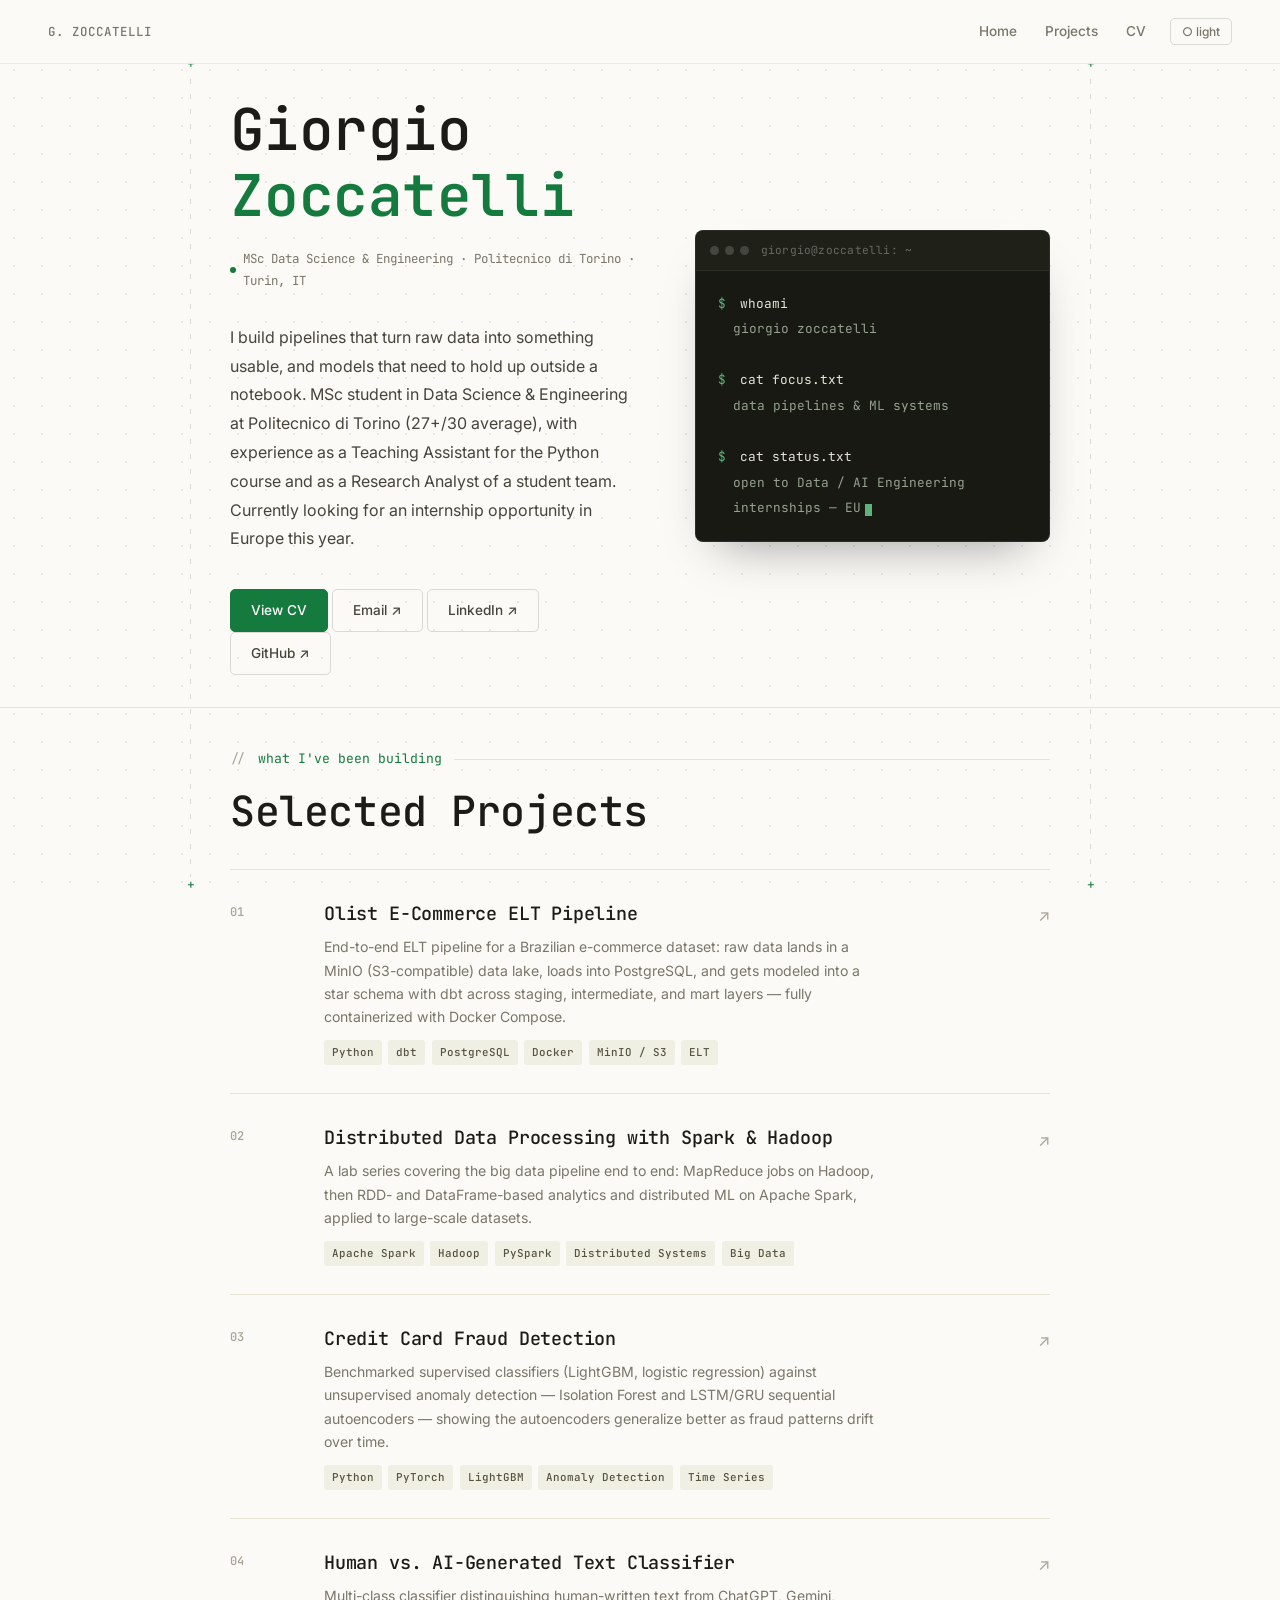
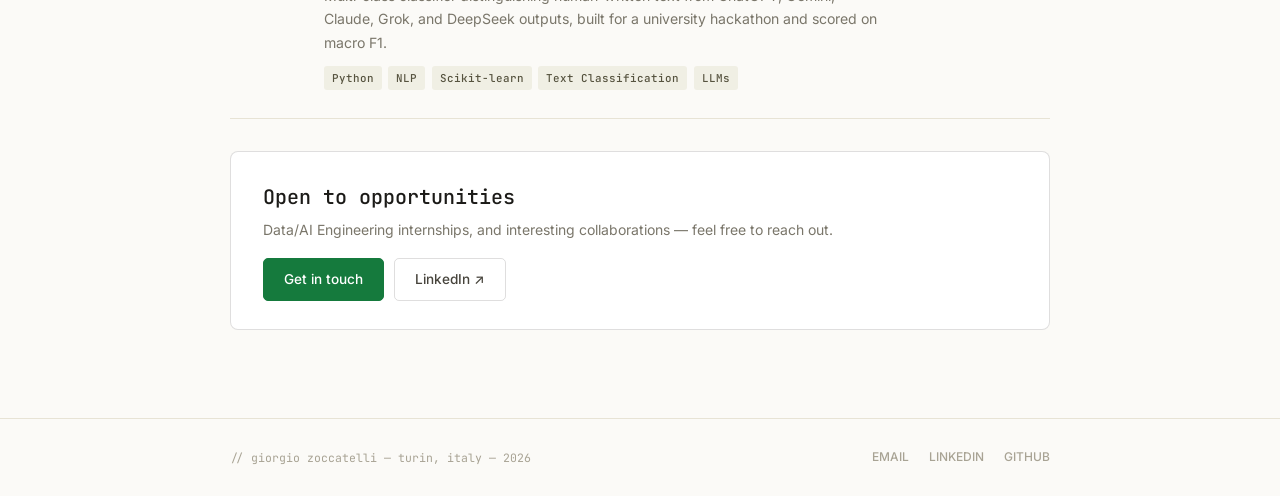
==== commit a18ee29b: "changes" ====
--- a/index.html
+++ b/index.html
@@ -6,20 +6,18 @@
   <title>Giorgio Zoccatelli</title>
 
   <meta name="title" content="Giorgio Zoccatelli" />
-  <meta name="description" content="Portfolio of Giorgio Zoccatelli, Data/AI Engineering MSc student at Politecnico di Torino, building ELT pipelines and ML systems." />
+  <meta name="description" content="Portfolio of Giorgio Zoccatelli, Data/AI Engineering MSc student at Politecnico di Torino, building data pipelines and ML systems." />
   <meta name="author" content="Giorgio Zoccatelli" />
 
   <meta property="og:type" content="website" />
   <meta property="og:url" content="https://github.com/giorgiozoccatelli/" />
   <meta property="og:title" content="Giorgio Zoccatelli" />
-  <meta property="og:description" content="Portfolio of Giorgio Zoccatelli, Data/AI Engineering MSc student at Politecnico di Torino, building ELT pipelines and ML systems." />
-  <meta property="og:image" content="https://giorgiozoccatelli.github.io/og-image.jpg" />
+  <meta property="og:description" content="Portfolio of Giorgio Zoccatelli, Data/AI Engineering MSc student at Politecnico di Torino, building data pipelines and ML systems." />
 
-  <meta property="twitter:card" content="summary_large_image" />
+  <meta property="twitter:card" content="summary" />
   <meta property="twitter:url" content="https://giorgiozoccatelli.github.io/" />
   <meta property="twitter:title" content="Giorgio Zoccatelli" />
-  <meta property="twitter:description" content="Portfolio of Giorgio Zoccatelli, Data/AI Engineering MSc student at Politecnico di Torino, building ELT pipelines and ML systems." />
-  <meta property="twitter:image" content="https://giorgiozoccatelli.github.io/og-image.jpg" />
+  <meta property="twitter:description" content="Portfolio of Giorgio Zoccatelli, Data/AI Engineering MSc student at Politecnico di Torino, building data pipelines and ML systems." />
 
   <link rel="icon" href="data:image/svg+xml,%3Csvg xmlns='http://www.w3.org/2000/svg' viewBox='0 0 100 100'%3E%3Ccircle cx='50' cy='50' r='50' fill='%23ffffff'/%3E%3Ctext x='50' y='70' font-family='system-ui, sans-serif' font-size='55' text-anchor='middle'%3E%3Ctspan fill='%2318181b' font-weight='400'%3EG%3C/tspan%3E%3Ctspan fill='%232563eb' font-weight='600'%3EZ%3C/tspan%3E%3C/text%3E%3C/svg%3E">
   
@@ -29,6 +27,9 @@
   <link rel="stylesheet" href="style.css">
 </head>
 <body>
+
+<div class="frame-line left"></div>
+<div class="frame-line right"></div>
 
 <nav>
   <a href="index.html" class="nav-logo">G. Zoccatelli</a>
@@ -44,13 +45,12 @@
   <div class="container">
     <div class="hero-grid">
       <div>
-        <p class="hero-kicker">Data &amp; AI Engineering</p>
         <h1 class="hero-name">Giorgio<br><em>Zoccatelli</em></h1>
         <div class="status">
-          MSc Data Science Eng. &middot; Politecnico di Torino &middot; Turin, IT
+          MSc Data Science & Engineering &middot; Politecnico di Torino &middot; Turin, IT
         </div>
         <p class="hero-bio">
-          I build data pipelines and machine learning systems &mdash; from ELT stacks that move raw data into something queryable, to models that need to hold up outside a notebook. MSc student in Data Science Engineering at Politecnico di Torino (27+/30 average), currently a Teaching Assistant for first-year Python, and looking for a Data or AI Engineering internship in Europe.
+          I build pipelines that turn raw data into something usable, and models that need to hold up outside a notebook. MSc student in Data Science & Engineering at Politecnico di Torino (27+/30 average), with experience as a Teaching Assistant for the Python course and as a Research Analyst of a student team. Currently looking for an internship opportunity in Europe this year.
         </p>
         <div class="hero-links">
           <a href="cv.html" class="btn btn-primary">View CV</a>
@@ -65,14 +65,14 @@
           <span class="terminal-title">giorgio@zoccatelli: ~</span>
         </div>
         <div class="terminal-body">
-          <span class="terminal-line"><span class="terminal-prompt">$</span> whoami</span>
-          <span class="terminal-line">giorgio zoccatelli</span>
-          <span class="terminal-line">&nbsp;</span>
-          <span class="terminal-line"><span class="terminal-prompt">$</span> cat focus.txt</span>
-          <span class="terminal-line"><span class="terminal-comment"># data pipelines, ELT, ML systems</span></span>
-          <span class="terminal-line">&nbsp;</span>
-          <span class="terminal-line"><span class="terminal-prompt">$</span> status --open-to</span>
-          <span class="terminal-line">Data / AI Engineering internships, EU<span class="cursor"></span></span>
+          <span class="terminal-line" style="animation-delay:.7s"><span class="terminal-prompt">$</span> whoami</span>
+          <span class="terminal-line terminal-output" style="animation-delay:.82s">giorgio zoccatelli</span>
+          <span class="terminal-line" style="animation-delay:.94s">&nbsp;</span>
+          <span class="terminal-line" style="animation-delay:1.06s"><span class="terminal-prompt">$</span> cat focus.txt</span>
+          <span class="terminal-line terminal-output" style="animation-delay:1.18s">data pipelines &amp; ML systems</span>
+          <span class="terminal-line" style="animation-delay:1.3s">&nbsp;</span>
+          <span class="terminal-line" style="animation-delay:1.42s"><span class="terminal-prompt">$</span> cat status.txt</span>
+          <span class="terminal-line terminal-output" style="animation-delay:1.54s">open to Data / AI Engineering internships &mdash; EU<span class="cursor"></span></span>
         </div>
       </div>
     </div>
@@ -91,7 +91,7 @@
 
     <div class="project-list">
 
-      <a href="https://github.com/giorgiozoccatelli/olist-elt-stack" target="_blank" class="project-item">
+      <a href="https://github.com/giorgiozoccatelli/olist-elt-stack" target="_blank" class="project-item" data-reveal>
         <span class="project-num">01</span>
         <div>
           <h3 class="project-title">Olist E-Commerce ELT Pipeline</h3>
@@ -103,7 +103,7 @@
         <span class="project-arrow">&#8599;</span>
       </a>
 
-      <a href="https://github.com/giorgiozoccatelli/Distributed-Architectures" target="_blank" class="project-item">
+      <a href="https://github.com/giorgiozoccatelli/Distributed-Architectures" target="_blank" class="project-item" data-reveal>
         <span class="project-num">02</span>
         <div>
           <h3 class="project-title">Distributed Data Processing with Spark &amp; Hadoop</h3>
@@ -115,7 +115,7 @@
         <span class="project-arrow">&#8599;</span>
       </a>
 
-      <a href="https://github.com/giorgiozoccatelli/Fraud-Detection" target="_blank" class="project-item">
+      <a href="https://github.com/giorgiozoccatelli/Fraud-Detection" target="_blank" class="project-item" data-reveal>
         <span class="project-num">03</span>
         <div>
           <h3 class="project-title">Credit Card Fraud Detection</h3>
@@ -127,7 +127,7 @@
         <span class="project-arrow">&#8599;</span>
       </a>
 
-      <a href="https://github.com/giorgiozoccatelli/MALTO-Hackathon" target="_blank" class="project-item">
+      <a href="https://github.com/giorgiozoccatelli/MALTO-Hackathon" target="_blank" class="project-item" data-reveal>
         <span class="project-num">04</span>
         <div>
           <h3 class="project-title">Human vs. AI-Generated Text Classifier</h3>
@@ -141,7 +141,7 @@
 
     </div>
 
-    <div class="contact-bar">
+    <div class="contact-bar" data-reveal>
       <div class="contact-text">
         <h3>Open to opportunities</h3>
         <p>Data/AI Engineering internships, and interesting collaborations &mdash; feel free to reach out.</p>
--- a/style.css
+++ b/style.css
@@ -4,34 +4,59 @@
   --border: rgba(28,27,24,0.07); --border-strong: rgba(28,27,24,0.14);
   --accent: #157a3d; --accent2: #5b5748;
   --tag-bg: #f0efe4; --tag-text: #56533f;
-  --nav-bg: rgba(251,250,247,0.92); --line: #e7e3d5;
+  --nav-bg: rgba(251,250,247,0.92); --line: #e7e3d5; --dot: rgba(28,27,24,0.09);
 }
 
 [data-theme="dark"] {
-  --bg: #0b0d0c; --bg2: #14171a; --surface: #101312; --surface2: #14181a;
-  --text: #e6f1e8; --text-mid: #9db3a4; --text-muted: #718a7b; --text-faint: #48564d;
-  --border: rgba(255,255,255,0.07); --border-strong: rgba(255,255,255,0.13);
-  --accent: #3ddc73; --accent2: #8aa89a;
-  --tag-bg: #142019; --tag-text: #8fd6a8;
-  --nav-bg: rgba(11,13,12,0.92); --line: #202523;
+  --bg: #1c1e1b; --bg2: #262824; --surface: #212320; --surface2: #262824;
+  --text: #ece9e1; --text-mid: #b7b4a8; --text-muted: #8c897d; --text-faint: #5c594f;
+  --border: rgba(255,255,255,0.08); --border-strong: rgba(255,255,255,0.14);
+  --accent: #4a9d68; --accent2: #8a9c8e;
+  --tag-bg: #212a1f; --tag-text: #93b89d;
+  --nav-bg: rgba(28,30,27,0.92); --line: #34362f; --dot: rgba(255,255,255,0.06);
 }
 
 *,*::before,*::after{box-sizing:border-box;margin:0;padding:0;}
 html{scroll-behavior:smooth;}
-body{font-family:'Inter',system-ui,sans-serif;background:var(--bg);color:var(--text);line-height:1.7;transition:background .35s,color .35s;-webkit-font-smoothing:antialiased;}
+body{font-family:'Inter',system-ui,sans-serif;background:var(--bg);color:var(--text);line-height:1.7;transition:background .35s,color .35s;-webkit-font-smoothing:antialiased;
+  background-image:radial-gradient(var(--dot) 1px, transparent 1px);background-size:28px 28px;background-attachment:fixed;}
+
+.frame-line{position:fixed;top:64px;bottom:0;width:1px;pointer-events:none;z-index:0;
+  background-image:repeating-linear-gradient(to bottom, var(--border-strong) 0 5px, transparent 5px 15px);}
+.frame-line.left{left:calc(50% - 450px);}
+.frame-line.right{left:calc(50% + 450px);}
+.frame-line::before,.frame-line::after{content:'+';position:absolute;left:50%;transform:translateX(-50%);color:var(--accent);font-family:'JetBrains Mono',monospace;font-size:.8rem;line-height:1;background:var(--bg);padding:2px 0;}
+.frame-line::before{top:-8px;}
+.frame-line::after{bottom:6px;}
+@media(max-width:1180px){.frame-line{display:none;}}
+
+[data-reveal]{opacity:0;transform:translateY(16px);transition:opacity .5s ease,transform .5s ease;}
+[data-reveal].is-visible{opacity:1;transform:translateY(0);}
+
+@media print{
+  [data-reveal],.terminal-line{opacity:1!important;transform:none!important;}
+  .frame-line{display:none;}
+}
+@media (prefers-reduced-motion: reduce){
+  [data-reveal],.terminal-line,.hero-name,.status,.hero-bio,.hero-links,.terminal,.cursor,.status::before{
+    animation:none!important;opacity:1!important;transform:none!important;
+  }
+}
 
 nav{position:sticky;top:0;z-index:100;display:flex;align-items:center;justify-content:space-between;padding:0 3rem;height:64px;background:var(--nav-bg);backdrop-filter:blur(16px);border-bottom:1px solid var(--border);transition:background .35s;}
 .nav-logo{font-family:'JetBrains Mono',monospace;font-size:.78rem;font-weight:500;letter-spacing:.08em;color:var(--text-muted);text-decoration:none;text-transform:uppercase;transition: color .2s;}
 .nav-logo:hover{color: var(--accent);}
 
 .nav-right{display:flex;align-items:center;gap:.25rem;}
-.nav-link{font-size:.85rem;font-weight:500;color:var(--text-muted);text-decoration:none;padding:6px 12px;border-radius:5px;transition:color .2s,background .2s;}
+.nav-link{position:relative;font-size:.85rem;font-weight:500;color:var(--text-muted);text-decoration:none;padding:6px 12px;border-radius:5px;transition:color .2s,background .2s;}
+.nav-link::after{content:'';position:absolute;left:12px;right:12px;bottom:3px;height:1px;background:var(--accent);transform:scaleX(0);transform-origin:left;transition:transform .25s ease;}
 .nav-link:hover{color:var(--accent);background:var(--surface2);}
+.nav-link:hover::after{transform:scaleX(1);}
 
 .theme-btn{margin-left:.5rem;background:none;border:1px solid var(--border-strong);border-radius:5px;padding:5px 11px;cursor:pointer;font-family:'Inter',sans-serif;font-size:.75rem;font-weight:500;color:var(--text-muted);transition:all .2s;}
 .theme-btn:hover{color:var(--accent);border-color:var(--accent);}
 
-.container{max-width:820px;margin:0 auto;padding:0 2.5rem;position:relative;z-index:1;}
+.container{max-width:900px;margin:0 auto;padding:0 2.5rem;position:relative;z-index:1;}
 section{padding:5.5rem 0;}
 hr.sep{border:none;border-top:1px solid var(--line);margin:0;}
 
@@ -63,7 +88,6 @@
 #cv{padding-top: 3.5rem;}
 
 .hero-grid{display:grid;grid-template-columns:1.15fr 1fr;gap:3.5rem;align-items:center;padding:2rem 0;}
-.hero-kicker{font-family:'JetBrains Mono',monospace;font-size:.8rem;font-weight:500;letter-spacing:.02em;color:var(--accent2);margin-bottom:1.25rem;}
 .hero-name{font-family:'JetBrains Mono',monospace;font-size:clamp(2.3rem,4.6vw,3.6rem);font-weight:500;line-height:1.15;color:var(--text);margin-bottom:1.25rem;letter-spacing:-.01em;}
 .hero-name em{font-style:normal;color:var(--accent);font-weight:600;}
 .hero-bio{font-size:1rem;color:var(--text-mid);line-height:1.8;max-width:520px;margin-bottom:2.25rem;}
@@ -76,17 +100,19 @@
 .btn-ghost:hover{color:var(--accent);border-color:var(--accent);background:var(--surface2);}
 
 .status{display:inline-flex;align-items:center;gap:7px;font-family:'JetBrains Mono',monospace;font-size:.78rem;font-weight:400;color:var(--text-muted);margin-bottom:2rem;}
-.status::before{content:'';width:6px;height:6px;border-radius:50%;background:var(--accent);flex-shrink:0;}
+.status::before{content:'';width:6px;height:6px;border-radius:50%;background:var(--accent);flex-shrink:0;animation:pulse-dot 2s ease-in-out infinite;}
+@keyframes pulse-dot{0%,100%{opacity:1;box-shadow:0 0 0 0 rgba(74,157,104,.35);}50%{opacity:.55;box-shadow:0 0 0 4px rgba(74,157,104,0);}}
 
-.terminal{background:#0b0d0c;border-radius:8px;border:1px solid rgba(255,255,255,0.09);overflow:hidden;font-family:'JetBrains Mono',monospace;box-shadow:0 24px 48px -24px rgba(0,0,0,0.4);}
-.terminal-bar{display:flex;align-items:center;gap:6px;padding:10px 14px;background:#15181a;border-bottom:1px solid rgba(255,255,255,0.06);}
+.terminal{background:#171912;border-radius:8px;border:1px solid rgba(255,255,255,0.09);overflow:hidden;font-family:'JetBrains Mono',monospace;box-shadow:0 24px 48px -24px rgba(0,0,0,0.4);transition:box-shadow .35s ease,border-color .35s ease;}
+.terminal:hover{border-color:rgba(74,157,104,.4);box-shadow:0 24px 48px -24px rgba(0,0,0,0.45),0 0 0 1px rgba(74,157,104,.14),0 0 28px -10px rgba(74,157,104,.25);}
+.terminal-bar{display:flex;align-items:center;gap:6px;padding:10px 14px;background:#1f2119;border-bottom:1px solid rgba(255,255,255,0.06);}
 .terminal-dot{width:9px;height:9px;border-radius:50%;background:rgba(255,255,255,0.16);}
 .terminal-title{margin-left:6px;font-size:.7rem;color:rgba(255,255,255,0.32);letter-spacing:.02em;}
-.terminal-body{padding:20px 22px;font-size:.8rem;line-height:2;color:#c9d3cf;}
-.terminal-line{white-space:pre-wrap;display:block;}
-.terminal-prompt{color:#3ddc73;}
-.terminal-comment{color:#6f8577;}
-.cursor{display:inline-block;width:7px;height:1em;background:#3ddc73;vertical-align:text-bottom;margin-left:1px;animation:blink 1s steps(1) infinite;}
+.terminal-body{padding:20px 22px;font-size:.8rem;line-height:2;color:#e5e2d8;}
+.terminal-line{white-space:pre-wrap;display:block;opacity:0;animation:fadeUp .4s ease both;}
+.terminal-prompt{color:#5db27e;margin-right:.5em;}
+.terminal-output{display:block;padding-left:1.2em;color:#94a190;}
+.cursor{display:inline-block;width:7px;height:1em;background:#5db27e;vertical-align:text-bottom;margin-left:4px;animation:blink 1s steps(1) infinite;}
 @keyframes blink{50%{opacity:0;}}
 
 .project-list{display:flex;flex-direction:column;}
@@ -102,6 +128,7 @@
 
 .project-title{font-family:'JetBrains Mono',monospace;font-size:1.15rem;font-weight:500;color:var(--text);margin-bottom:.4rem;letter-spacing:-.01em; transition: color .2s;}
 .project-item:hover .project-title {color: var(--accent);}
+.project-item:hover .project-num {color: var(--accent);}
 
 .project-desc{font-size:.88rem;color:var(--text-muted);line-height:1.65;margin-bottom:.75rem;max-width:560px;}
 .tags{display:flex;gap:.4rem;flex-wrap:wrap;}
@@ -125,14 +152,14 @@
 .lang-item{display:flex;justify-content:space-between;font-size:.85rem;padding:5px 0;color:var(--text-mid);border-bottom:1px solid var(--border);}
 .lang-level{color:var(--text-faint);font-size:.8rem;}
 
-.contact-bar{background:var(--surface);border:1px solid var(--border-strong);border-radius:8px;padding:1.75rem 2rem;display:flex;align-items:center;justify-content:space-between;flex-wrap:wrap;gap:1rem;margin-top:2rem; transition: border-color .3s;}
-.contact-bar:hover {border-color: var(--accent);}
+.contact-bar{background:var(--surface);border:1px solid var(--border-strong);border-radius:8px;padding:1.75rem 2rem;display:flex;align-items:center;justify-content:space-between;flex-wrap:wrap;gap:1rem;margin-top:2rem; transition: border-color .3s, background .3s;}
+.contact-bar:hover {border-color: var(--accent); background: var(--surface2);}
 .contact-text h3{font-family:'JetBrains Mono',monospace;font-size:1.25rem;font-weight:500;margin-bottom:.25rem;}
 .contact-text p{font-size:.875rem;color:var(--text-muted);}
 .contact-links{display:flex;gap:.6rem;flex-wrap:wrap;}
 
 footer{border-top:1px solid var(--line);padding:1.75rem 0;}
-.footer-inner{max-width:820px;margin:0 auto;padding:0 2.5rem;display:flex;justify-content:space-between;align-items:center;flex-wrap:wrap;gap:.75rem;}
+.footer-inner{max-width:900px;margin:0 auto;padding:0 2.5rem;display:flex;justify-content:space-between;align-items:center;flex-wrap:wrap;gap:.75rem;}
 footer p{font-family:'JetBrains Mono',monospace;font-size:.72rem;color:var(--text-faint);}
 .footer-links{display:flex;gap:1.25rem;}
 .footer-links a{font-family:'Inter',sans-serif;font-size:.75rem;font-weight:500;color:var(--text-faint);text-decoration:none;text-transform:uppercase;transition:color .2s;}
@@ -147,8 +174,7 @@
   .page-header {align-items:flex-start; flex-direction:column; gap:1rem;}
 }
 @keyframes fadeUp{from{opacity:0;transform:translateY(14px);}to{opacity:1;transform:translateY(0);}}
-.hero-kicker{animation:fadeUp .5s ease both;}
-.hero-name{animation:fadeUp .5s .1s ease both;}
+.hero-name{animation:fadeUp .5s ease both;}
 .status{animation:fadeUp .5s .15s ease both;}
 .hero-bio{animation:fadeUp .5s .2s ease both;}
 .hero-links{animation:fadeUp .5s .28s ease both;}
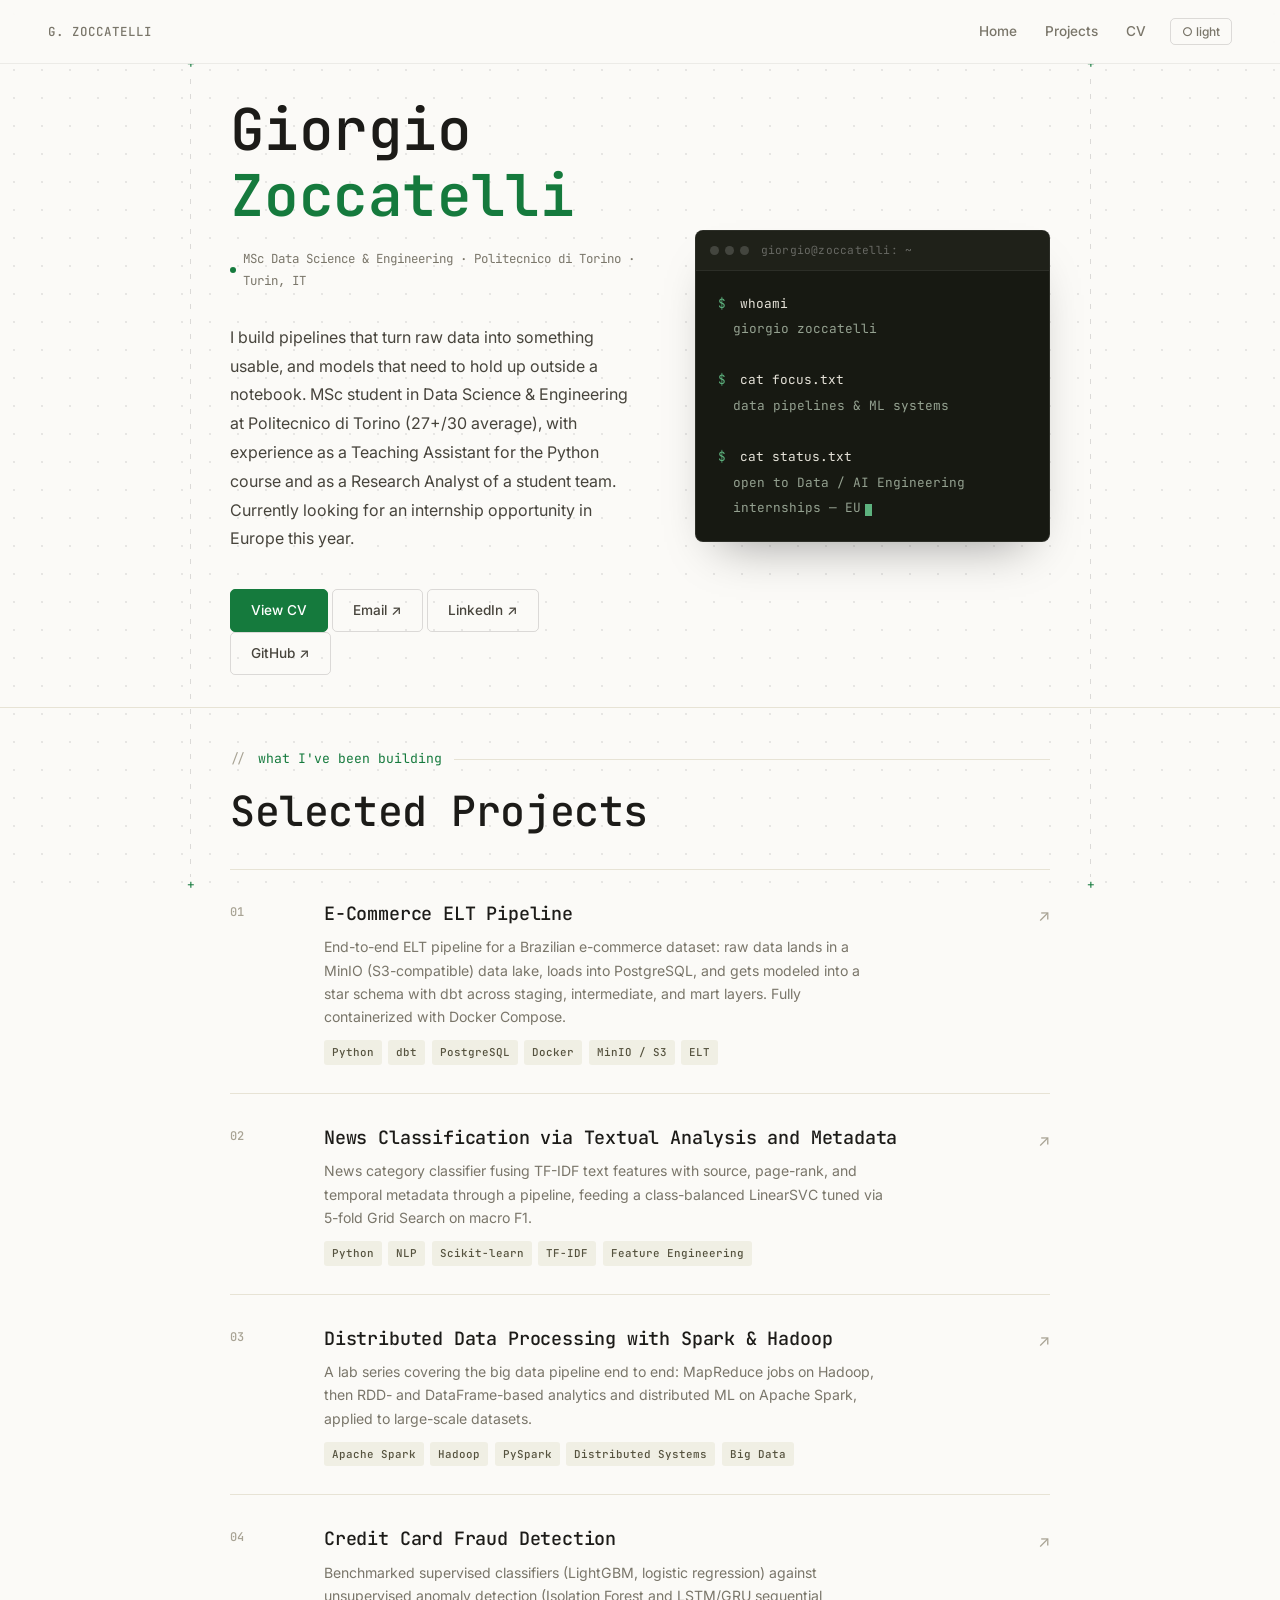
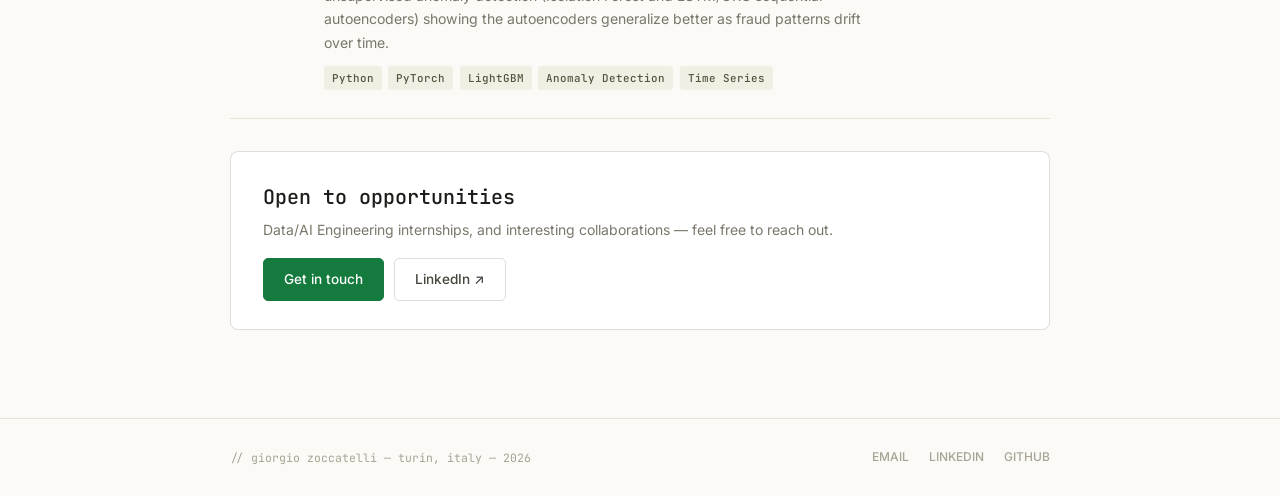
==== commit 907c550d: "changes" ====
--- a/index.html
+++ b/index.html
@@ -94,8 +94,8 @@
       <a href="https://github.com/giorgiozoccatelli/olist-elt-stack" target="_blank" class="project-item" data-reveal>
         <span class="project-num">01</span>
         <div>
-          <h3 class="project-title">Olist E-Commerce ELT Pipeline</h3>
-          <p class="project-desc">End-to-end ELT pipeline for a Brazilian e-commerce dataset: raw data lands in a MinIO (S3-compatible) data lake, loads into PostgreSQL, and gets modeled into a star schema with dbt across staging, intermediate, and mart layers &mdash; fully containerized with Docker Compose.</p>
+          <h3 class="project-title">E-Commerce ELT Pipeline</h3>
+          <p class="project-desc">End-to-end ELT pipeline for a Brazilian e-commerce dataset: raw data lands in a MinIO (S3-compatible) data lake, loads into PostgreSQL, and gets modeled into a star schema with dbt across staging, intermediate, and mart layers. Fully containerized with Docker Compose.</p>
           <div class="tags">
             <span class="tag">Python</span><span class="tag">dbt</span><span class="tag">PostgreSQL</span><span class="tag">Docker</span><span class="tag">MinIO / S3</span><span class="tag">ELT</span>
           </div>
@@ -103,8 +103,20 @@
         <span class="project-arrow">&#8599;</span>
       </a>
 
+      <a href="https://github.com/giorgiozoccatelli/DSML-LAB/tree/main/Project" target="_blank" class="project-item" data-reveal>
+        <span class="project-num">02</span>
+        <div>
+          <h3 class="project-title">News Classification via Textual Analysis and Metadata</h3>
+          <p class="project-desc">News category classifier fusing TF-IDF text features with source, page-rank, and temporal metadata through a pipeline, feeding a class-balanced LinearSVC tuned via 5-fold Grid Search on macro F1.</p>
+          <div class="tags">
+            <span class="tag">Python</span><span class="tag">NLP</span><span class="tag">Scikit-learn</span><span class="tag">TF-IDF</span><span class="tag">Feature Engineering</span>
+          </div>
+        </div>
+        <span class="project-arrow">&#8599;</span>
+      </a>
+
       <a href="https://github.com/giorgiozoccatelli/Distributed-Architectures" target="_blank" class="project-item" data-reveal>
-        <span class="project-num">02</span>
+        <span class="project-num">03</span>
         <div>
           <h3 class="project-title">Distributed Data Processing with Spark &amp; Hadoop</h3>
           <p class="project-desc">A lab series covering the big data pipeline end to end: MapReduce jobs on Hadoop, then RDD- and DataFrame-based analytics and distributed ML on Apache Spark, applied to large-scale datasets.</p>
@@ -116,24 +128,12 @@
       </a>
 
       <a href="https://github.com/giorgiozoccatelli/Fraud-Detection" target="_blank" class="project-item" data-reveal>
-        <span class="project-num">03</span>
+        <span class="project-num">04</span>
         <div>
           <h3 class="project-title">Credit Card Fraud Detection</h3>
-          <p class="project-desc">Benchmarked supervised classifiers (LightGBM, logistic regression) against unsupervised anomaly detection &mdash; Isolation Forest and LSTM/GRU sequential autoencoders &mdash; showing the autoencoders generalize better as fraud patterns drift over time.</p>
+          <p class="project-desc">Benchmarked supervised classifiers (LightGBM, logistic regression) against unsupervised anomaly detection (Isolation Forest and LSTM/GRU sequential autoencoders) showing the autoencoders generalize better as fraud patterns drift over time.</p>
           <div class="tags">
             <span class="tag">Python</span><span class="tag">PyTorch</span><span class="tag">LightGBM</span><span class="tag">Anomaly Detection</span><span class="tag">Time Series</span>
-          </div>
-        </div>
-        <span class="project-arrow">&#8599;</span>
-      </a>
-
-      <a href="https://github.com/giorgiozoccatelli/MALTO-Hackathon" target="_blank" class="project-item" data-reveal>
-        <span class="project-num">04</span>
-        <div>
-          <h3 class="project-title">Human vs. AI-Generated Text Classifier</h3>
-          <p class="project-desc">Multi-class classifier distinguishing human-written text from ChatGPT, Gemini, Claude, Grok, and DeepSeek outputs, built for a university hackathon and scored on macro F1.</p>
-          <div class="tags">
-            <span class="tag">Python</span><span class="tag">NLP</span><span class="tag">Scikit-learn</span><span class="tag">Text Classification</span><span class="tag">LLMs</span>
           </div>
         </div>
         <span class="project-arrow">&#8599;</span>
